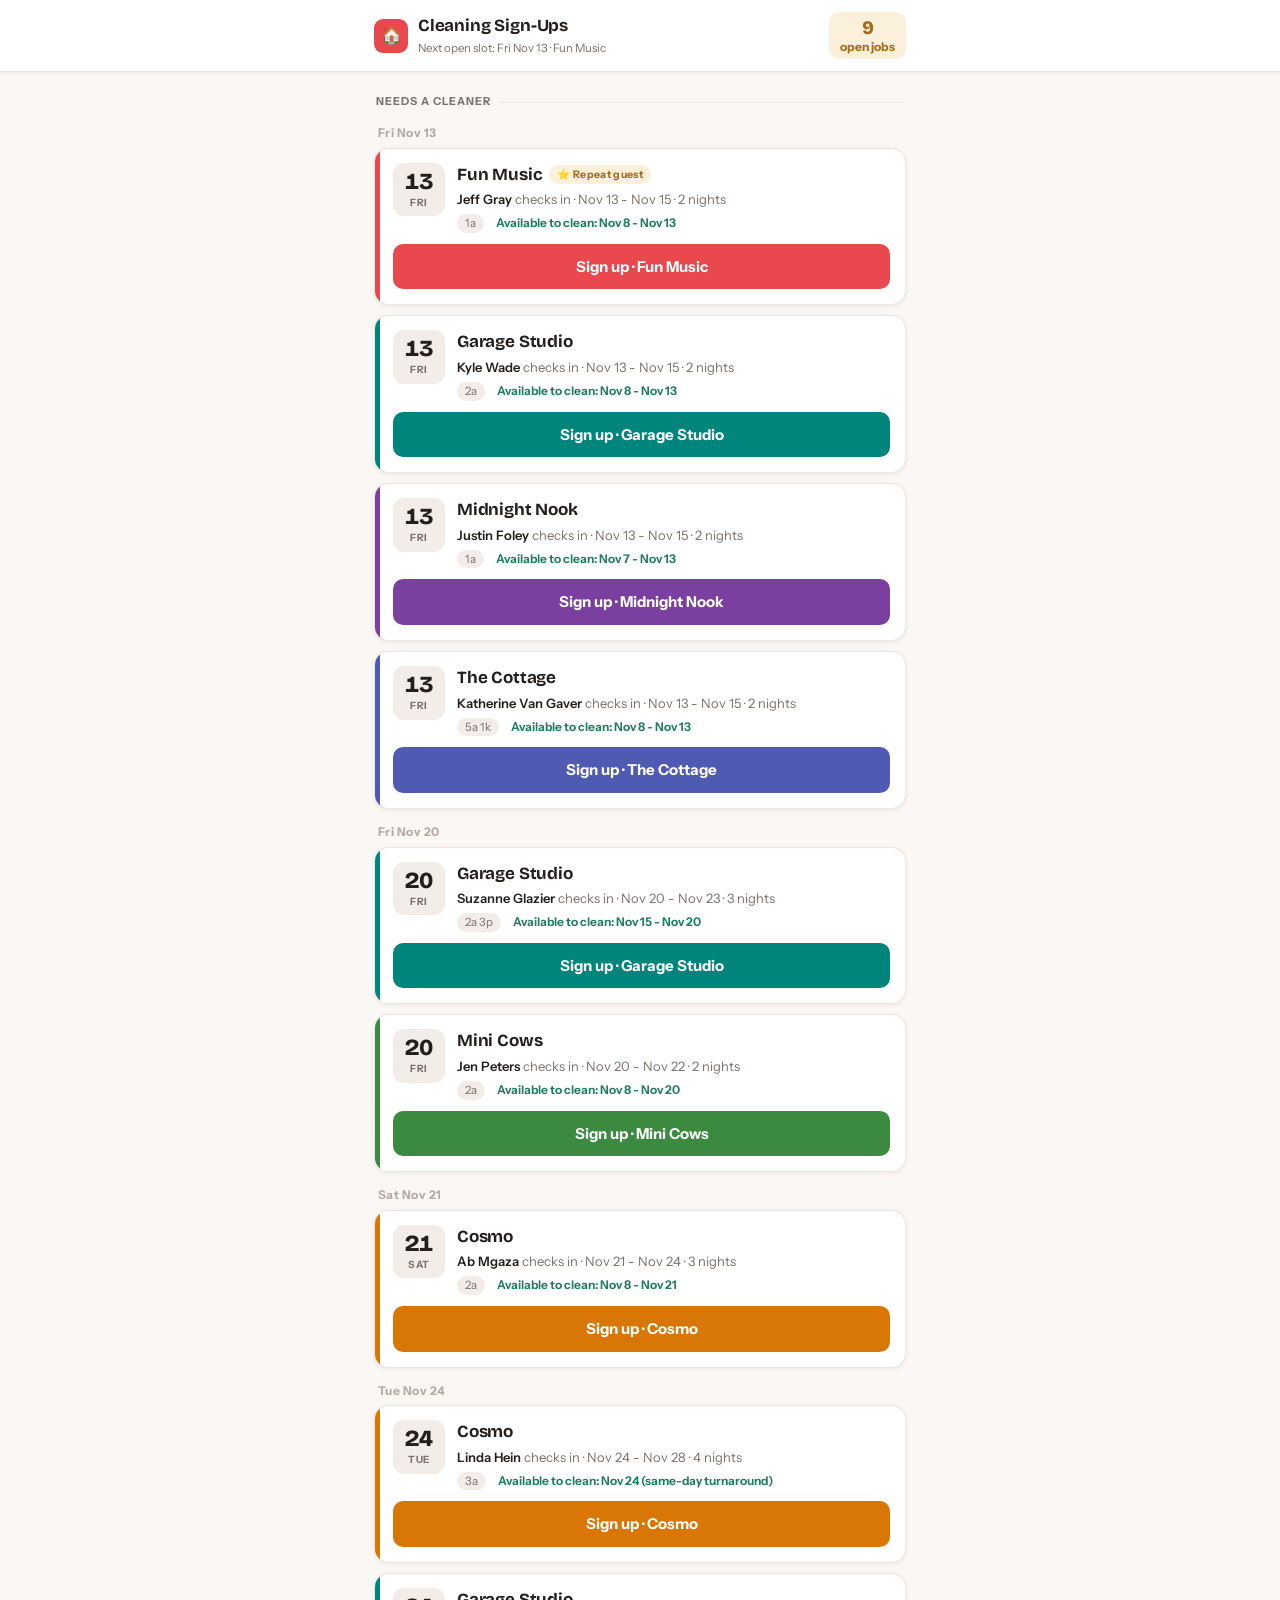
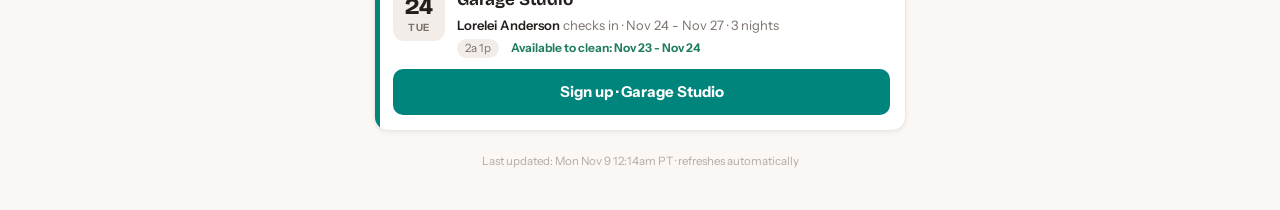
==== index.html @ b7b04081 "auto-refresh 2026-11-09 00:16" ====
<!DOCTYPE html>
<html lang="en">
<head>
<meta charset="UTF-8">
<meta name="viewport" content="width=device-width, initial-scale=1.0">
<title>Cleaning Sign-Ups</title>
<link rel="stylesheet" href="https://fonts.googleapis.com/css2?family=Bricolage+Grotesque:wght@600;700;800&family=Instrument+Sans:wght@400;500;600;700&display=swap">
<style>
:root {
  --ground: #FAF7F5; --card: #FFFFFF; --ink: #241F1D; --muted: #7C716C; --faint: #B5AAA4;
  --line: #EDE6E2; --chip-bg: #F3EDE9; --accent: #E8484E; --accent-ink: #FFFFFF;
  --good: #1E7D5F; --good-bg: #E4F3EC; --warn: #A86A12; --warn-bg: #FBF0DC;
  --urgent: #C22B31; --urgent-bg: #FBE7E7; --shadow: 0 1px 4px rgba(60,40,30,0.08);
  --u-fun: #E8484E; --u-garage: #00857C; --u-nook: #7B3FA0;
  --u-cosmo: #D97706; --u-cows: #3B8A3F; --u-cottage: #4F5BB3;
}
@media (prefers-color-scheme: dark) {
  :root {
    --ground: #191514; --card: #221D1B; --ink: #F1EAE6; --muted: #A2968F; --faint: #6E635D;
    --line: #322B28; --chip-bg: #2C2522; --accent: #FF6B70; --accent-ink: #2A1213;
    --good: #4CC79A; --good-bg: #16302A; --warn: #E5A44A; --warn-bg: #33270F;
    --urgent: #FF7A7E; --urgent-bg: #3A1A1B; --shadow: 0 1px 5px rgba(0,0,0,0.4);
    --u-fun: #FF6B70; --u-garage: #2BB3A8; --u-nook: #B579DB;
    --u-cosmo: #F09B3E; --u-cows: #5FB963; --u-cottage: #8891E0;
  }
}
* { box-sizing: border-box; margin: 0; padding: 0; }
body { font-family: "Instrument Sans", -apple-system, "Segoe UI", Roboto, sans-serif; background: var(--ground); color: var(--ink); min-height: 100vh; font-size: 15px; line-height: 1.45; }
.wrap { max-width: 560px; margin: 0 auto; padding: 0 14px 40px; }
.topbar { position: sticky; top: 0; z-index: 10; background: var(--card); border-bottom: 1px solid var(--line); box-shadow: var(--shadow); }
.topbar-inner { max-width: 560px; margin: 0 auto; display: flex; align-items: center; justify-content: space-between; gap: 10px; padding: 12px 14px; }
.brand { display: flex; align-items: center; gap: 10px; min-width: 0; }
.brand-mark { width: 34px; height: 34px; border-radius: 9px; flex-shrink: 0; background: var(--accent); color: var(--accent-ink); display: grid; place-items: center; font-size: 17px; }
.brand h1 { font-family: "Bricolage Grotesque", "Instrument Sans", sans-serif; font-size: 17px; font-weight: 700; letter-spacing: -0.01em; white-space: nowrap; overflow: hidden; text-overflow: ellipsis; }
.brand .sub { font-size: 11.5px; color: var(--muted); margin-top: 1px; }
.open-count { flex-shrink: 0; text-align: center; background: var(--warn-bg); color: var(--warn); border-radius: 10px; padding: 5px 11px; font-weight: 700; font-size: 12px; line-height: 1.2; }
.open-count.zero { background: var(--good-bg); color: var(--good); }
.open-count .n { font-family: "Bricolage Grotesque", sans-serif; display: block; font-size: 19px; font-weight: 800; font-variant-numeric: tabular-nums; }
.section-head { display: flex; align-items: baseline; gap: 8px; font-size: 11px; font-weight: 700; text-transform: uppercase; letter-spacing: 0.09em; color: var(--muted); margin: 22px 2px 9px; }
.section-head .rule { flex: 1; height: 1px; background: var(--line); align-self: center; }
.card { position: relative; background: var(--card); border: 1px solid var(--line); border-radius: 14px; padding: 14px 15px 15px 18px; margin-bottom: 10px; box-shadow: var(--shadow); overflow: hidden; }
.card::before { content: ""; position: absolute; left: 0; top: 0; bottom: 0; width: 5px; background: var(--uc, var(--faint)); }
.card.done { opacity: 0.82; }
.card-top { display: flex; align-items: flex-start; gap: 12px; }
.date-badge { flex-shrink: 0; min-width: 52px; text-align: center; background: var(--chip-bg); border-radius: 11px; padding: 7px 8px 6px; }
.date-badge .dn { font-family: "Bricolage Grotesque", sans-serif; font-size: 23px; font-weight: 800; line-height: 1; font-variant-numeric: tabular-nums; }
.date-badge .dd { font-size: 10px; font-weight: 700; text-transform: uppercase; letter-spacing: 0.08em; color: var(--muted); margin-top: 3px; }
.card-info { flex: 1; min-width: 0; }
.unit-row { display: flex; align-items: center; flex-wrap: wrap; gap: 7px; }
.unit-name { font-family: "Bricolage Grotesque", sans-serif; font-size: 17px; font-weight: 700; letter-spacing: -0.01em; }
.badge { border-radius: 99px; padding: 2px 8px; font-size: 10.5px; font-weight: 700; letter-spacing: 0.03em; }
.badge.repeat { background: var(--warn-bg); color: var(--warn); }
.badge.dirty { background: var(--urgent-bg); color: var(--urgent); text-transform: uppercase; letter-spacing: 0.06em; }
.badge.urgent { background: var(--urgent); color: #fff; text-transform: uppercase; letter-spacing: 0.06em; animation: pulse 1.6s ease-in-out infinite; }
@keyframes pulse { 50% { opacity: 0.55; } }
@media (prefers-reduced-motion: reduce) { .badge.urgent { animation: none; } }
.guest { font-size: 13px; color: var(--muted); margin-top: 3px; }
.guest b { color: var(--ink); font-weight: 600; }
.meta { display: flex; flex-wrap: wrap; gap: 6px 12px; margin-top: 5px; font-size: 12px; color: var(--muted); }
.avail { color: var(--good); font-weight: 650; }
.pill { display: inline-block; background: var(--chip-bg); border-radius: 99px; padding: 1px 8px; font-size: 11.5px; color: var(--muted); }
.status { display: flex; align-items: center; gap: 8px; margin-top: 11px; border-radius: 10px; padding: 9px 12px; font-size: 13px; font-weight: 600; }
.status.ok { background: var(--good-bg); color: var(--good); }
.status.wait { background: var(--warn-bg); color: var(--warn); }
.status .when { font-weight: 400; opacity: 0.8; margin-left: auto; font-size: 12px; }
.signup-btn { display: block; margin-top: 11px; padding: 12px; border-radius: 10px; text-align: center; text-decoration: none; font-size: 15px; font-weight: 700; color: #fff; background: var(--uc, var(--accent)); transition: filter 0.15s; }
.signup-btn:hover { filter: brightness(1.08); }
.signup-btn:focus-visible, a:focus-visible { outline: 3px solid var(--accent); outline-offset: 2px; }
.signup-btn.urgent-btn { background: var(--urgent); }
.done-btn { display: block; margin-top: 8px; padding: 11px; border-radius: 10px; text-align: center; text-decoration: none; font-size: 14.5px; font-weight: 700; color: var(--good); background: var(--good-bg); border: 1.5px solid var(--good); transition: filter 0.15s; }
.done-btn:hover { filter: brightness(1.05); }
.day-label { font-size: 12px; font-weight: 700; color: var(--faint); margin: 14px 4px 6px; letter-spacing: 0.04em; }
.board { background: var(--card); border: 1px solid var(--line); border-radius: 14px; padding: 15px 17px; box-shadow: var(--shadow); }
.board-cap { font-size: 13px; color: var(--muted); }
.board-row { display: flex; align-items: center; gap: 10px; margin-top: 9px; }
.board-name { width: 76px; font-size: 13px; font-weight: 600; flex-shrink: 0; }
.board-bar-track { flex: 1; height: 10px; border-radius: 99px; background: var(--chip-bg); overflow: hidden; }
.board-bar { height: 100%; border-radius: 99px; background: var(--accent); }
.board-n { width: 20px; text-align: right; font-size: 13px; font-weight: 700; font-variant-numeric: tabular-nums; color: var(--muted); }
.empty { text-align: center; padding: 48px 20px; color: var(--muted); font-size: 15px; }
.updated { text-align: center; font-size: 11.5px; color: var(--faint); margin-top: 22px; }
</style>
</head>
<body>
<div class="topbar">
  <div class="topbar-inner">
    <div class="brand">
      <div class="brand-mark">&#127968;</div>
      <div>
        <h1>Cleaning Sign-Ups</h1>
        <div class="sub" id="subtitle"></div>
      </div>
    </div>
    <div class="open-count" id="opencount"></div>
  </div>
</div>
<div class="wrap"><div id="content"></div></div>
<!-- EVENTS_DATA_START -->
<script>
window.CLEANING_DATA = {
  generatedAt: "Mon Nov 9 12:14am PT",
  todayISO: "2026-11-09",
  events: [{"unit":"Fun Music","guest":"Jeff Gray","party":"1a","cleaner":"","confirmed":false,"repeat":true,"dateISO":"2026-11-13","stayRange":"Nov 13 - Nov 15","nights":2,"availRange":"Nov 8 - Nov 13","cleanFrom":"2026-11-08"},{"unit":"Garage Studio","guest":"Kyle Wade","party":"2a","cleaner":"","confirmed":false,"repeat":false,"dateISO":"2026-11-13","stayRange":"Nov 13 - Nov 15","nights":2,"availRange":"Nov 8 - Nov 13","cleanFrom":"2026-11-08"},{"unit":"Midnight Nook","guest":"Justin Foley","party":"1a","cleaner":"","confirmed":false,"repeat":false,"dateISO":"2026-11-13","stayRange":"Nov 13 - Nov 15","nights":2,"availRange":"Nov 7 - Nov 13","cleanFrom":"2026-11-07"},{"unit":"The Cottage","guest":"Katherine Van Gaver","party":"5a 1k","cleaner":"","confirmed":false,"repeat":false,"dateISO":"2026-11-13","stayRange":"Nov 13 - Nov 15","nights":2,"availRange":"Nov 8 - Nov 13","cleanFrom":"2026-11-08"},{"unit":"Garage Studio","guest":"Suzanne Glazier","party":"2a 3p","cleaner":"","confirmed":false,"repeat":false,"dateISO":"2026-11-20","stayRange":"Nov 20 - Nov 23","nights":3,"availRange":"Nov 15 - Nov 20","cleanFrom":"2026-11-15"},{"unit":"Mini Cows","guest":"Jen Peters","party":"2a","cleaner":"","confirmed":false,"repeat":false,"dateISO":"2026-11-20","stayRange":"Nov 20 - Nov 22","nights":2,"availRange":"Nov 8 - Nov 20","cleanFrom":"2026-11-08"},{"unit":"Cosmo","guest":"Ab Mgaza","party":"2a","cleaner":"","confirmed":false,"repeat":false,"dateISO":"2026-11-21","stayRange":"Nov 21 - Nov 24","nights":3,"availRange":"Nov 8 - Nov 21","cleanFrom":"2026-11-08"},{"unit":"Cosmo","guest":"Linda Hein","party":"3a","cleaner":"","confirmed":false,"repeat":false,"dateISO":"2026-11-24","stayRange":"Nov 24 - Nov 28","nights":4,"availRange":"Nov 24 (same-day turnaround)","cleanFrom":"2026-11-24"},{"unit":"Garage Studio","guest":"Lorelei Anderson","party":"2a 1p","cleaner":"","confirmed":false,"repeat":false,"dateISO":"2026-11-24","stayRange":"Nov 24 - Nov 27","nights":3,"availRange":"Nov 23 - Nov 24","cleanFrom":"2026-11-23"}],
  board: [],
  dirty: []
};
</script>
<!-- EVENTS_DATA_END -->
<script>
var FORM_BASE = 'https://docs.google.com/forms/d/e/1FAIpQLSeeZfcvmwMFtXNadTH8kw542rXb0KxQWID0tbShL5nuqZrmXg/viewform';
var UNIT_ENTRY = 'entry.1764140552';
var DATE_ENTRY = 'entry.493844947';
var DONE_URL = 'https://script.google.com/macros/s/AKfycbyEdAWFJSwaIyzsfxIuwX4A19KaicPDNWkG2xo066-1zXQrsG2CQSjQtAmxucHD40pF/exec';
var MONTHS = ['Jan','Feb','Mar','Apr','May','Jun','Jul','Aug','Sep','Oct','Nov','Dec'];
var MONTHS_FULL = ['January','February','March','April','May','June','July','August','September','October','November','December'];
var DAYS = ['Sun','Mon','Tue','Wed','Thu','Fri','Sat'];
var UNIT_VARS = { 'Fun Music': '--u-fun', 'Garage Studio': '--u-garage', 'Midnight Nook': '--u-nook', 'Cosmo': '--u-cosmo', 'Mini Cows': '--u-cows', 'The Cottage': '--u-cottage' };

function signupUrl(unit, dateISO) { return FORM_BASE + '?usp=pp_url&' + UNIT_ENTRY + '=' + encodeURIComponent(unit) + '&' + DATE_ENTRY + '=' + dateISO; }
function doneUrl(e) { return DONE_URL.indexOf('https://') === 0 ? DONE_URL + '?u=' + encodeURIComponent(e.unit) + '&d=' + e.dateISO + '&n=' + encodeURIComponent(e.cleaner || '') : ''; }
function doneBtn(e) {
  if (!e.cleaner || e.confirmed || (e.cleanFrom && e.cleanFrom > window.CLEANING_DATA.todayISO)) return '';
  var u = doneUrl(e);
  return u ? '<a class="done-btn" href="' + u + '" target="_blank" rel="noopener">&#10003; Mark done &middot; ' + esc(e.unit) + '</a>' : '';
}
function unitVar(n) { return 'var(' + (UNIT_VARS[n] || '--faint') + ')'; }
function utc(iso) { return Date.UTC(parseInt(iso.substring(0,4),10), parseInt(iso.substring(5,7),10)-1, parseInt(iso.substring(8,10),10)); }
function addDays(iso, n) { var t = new Date(utc(iso) + n*86400000); return t.getUTCFullYear() + '-' + ('0'+(t.getUTCMonth()+1)).slice(-2) + '-' + ('0'+t.getUTCDate()).slice(-2); }
function dayNum(iso) { return parseInt(iso.substring(8,10),10); }
function dayName(iso) { return DAYS[new Date(utc(iso)).getUTCDay()]; }
function pretty(iso) { return MONTHS[parseInt(iso.substring(5,7),10)-1] + ' ' + dayNum(iso); }
function esc(s) { return String(s == null ? '' : s).replace(/&/g,'&amp;').replace(/</g,'&lt;').replace(/>/g,'&gt;').replace(/"/g,'&quot;'); }

function dateBadge(e) { return '<div class="date-badge"><div class="dn">' + dayNum(e.dateISO) + '</div><div class="dd">' + dayName(e.dateISO) + '</div></div>'; }

function metaBits(e) {
  var bits = [];
  if (e.party) bits.push('<span class="pill">' + esc(e.party) + '</span>');
  if (e.availRange) bits.push('<span class="avail">Available to clean: ' + esc(e.availRange) + '</span>');
  return bits.length ? '<div class="meta">' + bits.join('') + '</div>' : '';
}

function todayCard(e) {
  var h = '<div class="card" style="--uc:' + unitVar(e.unit) + '"><div class="card-top">' + dateBadge(e) + '<div class="card-info">';
  h += '<div class="unit-row"><span class="unit-name">' + esc(e.unit) + '</span>';
  if (!e.cleaner) h += '<span class="badge urgent">No cleaner</span>';
  if (e.repeat) h += '<span class="badge repeat">&#11088; Repeat guest</span>';
  h += '</div><div class="guest">Next guest: <b>' + esc(e.guest) + '</b> &middot; checks in today</div>' + metaBits(e) + '</div></div>';
  if (!e.cleaner) {
    h += '<a class="signup-btn urgent-btn" href="' + signupUrl(e.unit, e.dateISO) + '" target="_blank" rel="noopener">Claim today&#39;s clean &middot; ' + esc(e.unit) + '</a>';
  } else if (e.confirmed) {
    h += '<div class="status ok"><span>&#9989;</span> Cleaned by ' + esc(e.cleaner) + ' <span class="when">confirmed</span></div>';
  } else {
    h += '<div class="status wait"><span>&#8987;</span> Assigned to ' + esc(e.cleaner) + ' <span class="when">not marked done yet</span></div>';
    h += doneBtn(e);
  }
  return h + '</div>';
}

function openCard(e, urgent) {
  var h = '<div class="card" style="--uc:' + unitVar(e.unit) + '"><div class="card-top">' + dateBadge(e) + '<div class="card-info">';
  h += '<div class="unit-row"><span class="unit-name">' + esc(e.unit) + '</span>';
  if (urgent) h += '<span class="badge urgent">48 hrs</span>';
  if (e.repeat) h += '<span class="badge repeat">&#11088; Repeat guest</span>';
  h += '</div><div class="guest"><b>' + esc(e.guest) + '</b> checks in';
  if (e.stayRange) h += ' &middot; ' + esc(e.stayRange) + (e.nights ? ' &middot; ' + e.nights + ' night' + (e.nights === 1 ? '' : 's') : '');
  h += '</div>' + metaBits(e) + '</div></div>';
  h += '<a class="signup-btn' + (urgent ? ' urgent-btn' : '') + '" href="' + signupUrl(e.unit, e.dateISO) + '" target="_blank" rel="noopener">Sign up &middot; ' + esc(e.unit) + '</a></div>';
  return h;
}

function dirtyCard(e, todayISO) {
  var h = '<div class="card' + (e.scheduledBy ? ' done' : '') + '" style="--uc:' + unitVar(e.unit) + '"><div class="card-top">' + dateBadge(e) + '<div class="card-info">';
  h += '<div class="unit-row"><span class="unit-name">' + esc(e.unit) + '</span>';
  h += '<span class="badge ' + (e.scheduledBy ? 'repeat' : 'dirty') + '">' + (e.scheduledBy ? 'Clean booked' : 'Needs clean') + '</span>';
  h += '</div><div class="guest">Guest checked out <b>' + pretty(e.dateISO) + '</b>';
  if (e.days > 0) h += ' &middot; vacant ' + e.days + ' day' + (e.days === 1 ? '' : 's');
  h += '</div><div class="meta">';
  if (e.nextDateISO) h += '<span class="pill">Next guest ' + pretty(e.nextDateISO) + (e.nextDays > 0 ? ' &middot; ' + e.nextDays + ' days away' : '') + '</span>';
  else h += '<span class="pill">No upcoming stay booked</span>';
  if (!e.scheduledBy) h += '<span class="avail">Available to clean: any day</span>';
  h += '</div></div></div>';
  if (e.scheduledBy) {
    h += '<div class="status wait"><span>&#128197;</span> ' + esc(e.scheduledBy) + ' signed up for ' + pretty(e.scheduledOn) + '</div>';
  } else {
    h += '<a class="signup-btn" href="' + signupUrl(e.unit, todayISO) + '" target="_blank" rel="noopener">Clean it &middot; ' + esc(e.unit) + '</a>';
  }
  return h + '</div>';
}

function assignedCard(e) {
  var h = '<div class="card done" style="--uc:' + unitVar(e.unit) + '"><div class="card-top">' + dateBadge(e) + '<div class="card-info">';
  h += '<div class="unit-row"><span class="unit-name">' + esc(e.unit) + '</span>';
  if (e.repeat) h += '<span class="badge repeat">&#11088; Repeat guest</span>';
  h += '</div><div class="guest"><b>' + esc(e.guest) + '</b> checks in';
  if (e.stayRange) h += ' &middot; ' + esc(e.stayRange) + (e.nights ? ' &middot; ' + e.nights + ' night' + (e.nights === 1 ? '' : 's') : '');
  h += '</div>' + metaBits(e) + '</div></div>';
  if (e.confirmed) h += '<div class="status ok"><span>&#10024;</span> Cleaned by ' + esc(e.cleaner) + ' <span class="when">done</span></div></div>';
  else h += '<div class="status ok"><span>&#9989;</span> ' + esc(e.cleaner) + '&#39;s got it</div>' + doneBtn(e) + '</div>';
  return h;
}

function sectionHead(label) { return '<div class="section-head">' + label + ' <span class="rule"></span></div>'; }

function render() {
  var D = window.CLEANING_DATA;
  var todayISO = D.todayISO;
  var events = (D.events || []).slice().sort(function (a, b) { return a.dateISO < b.dateISO ? -1 : a.dateISO > b.dateISO ? 1 : 0; });
  var today = events.filter(function (e) { return e.dateISO === todayISO; });
  var upcoming = events.filter(function (e) { return e.dateISO > todayISO; });
  var openUp = upcoming.filter(function (e) { return !e.cleaner; });
  var claimedUp = upcoming.filter(function (e) { return e.cleaner; });
  var openAll = today.filter(function (e) { return !e.cleaner; }).concat(openUp);
  var dirty = (D.dirty || []).slice().sort(function (a, b) { return a.dateISO < b.dateISO ? -1 : a.dateISO > b.dateISO ? 1 : 0; });
  var dirtyOpen = dirty.filter(function (e) { return !e.scheduledBy; });
  var urgentCutoff = addDays(todayISO, 2);
  var tomorrowISO = addDays(todayISO, 1);

  var totalOpen = openAll.length + dirtyOpen.length;
  var oc = document.getElementById('opencount');
  oc.className = 'open-count' + (totalOpen ? '' : ' zero');
  oc.innerHTML = '<span class="n">' + totalOpen + '</span>' + (totalOpen ? 'open job' + (totalOpen === 1 ? '' : 's') : 'all covered');

  var sub;
  if (dirtyOpen.length) sub = dirtyOpen.length + ' vacant unit' + (dirtyOpen.length === 1 ? '' : 's') + ' ready to clean now';
  else if (!openAll.length) sub = 'Every turnover has a cleaner';
  else {
    var first = openAll[0];
    var when = first.dateISO === todayISO ? 'today' : first.dateISO === tomorrowISO ? 'tomorrow' : dayName(first.dateISO) + ' ' + pretty(first.dateISO);
    sub = 'Next open slot: ' + when + ' &middot; ' + esc(first.unit);
  }
  document.getElementById('subtitle').innerHTML = sub;

  var html = '';
  if (!events.length && !dirty.length) {
    html = '<div class="empty">No check-ins in the next two weeks. Check back soon!</div>';
  } else {
    if (today.length) {
      html += sectionHead('Today &middot; ' + dayName(todayISO) + ' ' + pretty(todayISO));
      html += today.map(function (e) { return todayCard(e); }).join('');
    }
    if (dirty.length) {
      html += sectionHead('Needs cleaning now');
      html += dirty.map(function (e) { return dirtyCard(e, todayISO); }).join('');
    }
    if (openUp.length) {
      html += sectionHead('Needs a cleaner');
      var lastDate = '';
      openUp.forEach(function (e) {
        if (e.dateISO !== lastDate) {
          lastDate = e.dateISO;
          var lbl = e.dateISO === tomorrowISO ? 'Tomorrow &middot; ' + dayName(e.dateISO) + ' ' + pretty(e.dateISO) : dayName(e.dateISO) + ' ' + pretty(e.dateISO);
          html += '<div class="day-label">' + lbl + '</div>';
        }
        html += openCard(e, e.dateISO <= urgentCutoff);
      });
    }
    if (claimedUp.length) {
      html += sectionHead('Already assigned');
      html += claimedUp.map(function (e) { return assignedCard(e); }).join('');
    }
  }
  var board = (D.board || []).slice().sort(function (a, b) { return b.n - a.n; }).slice(0, 6);
  if (board.length) {
    var max = board[0].n || 1;
    html += sectionHead(MONTHS_FULL[parseInt(todayISO.substring(5,7),10)-1] + ' leaderboard');
    html += '<div class="board"><div class="board-cap">Cleans completed this month</div>';
    board.forEach(function (r, i) {
      var w = Math.max(8, Math.round(100 * r.n / max));
      var op = Math.max(0.45, 1 - i * 0.14);
      html += '<div class="board-row"><span class="board-name">' + (i === 0 ? '&#128081; ' : '') + esc(r.name) + '</span><div class="board-bar-track"><div class="board-bar" style="width:' + w + '%; opacity:' + op + '"></div></div><span class="board-n">' + r.n + '</span></div>';
    });
    html += '</div>';
  }
  html += '<p class="updated">Last updated: ' + esc(D.generatedAt) + ' &middot; refreshes automatically</p>';
  document.getElementById('content').innerHTML = html;
}
render();
</script>
</body>
</html>
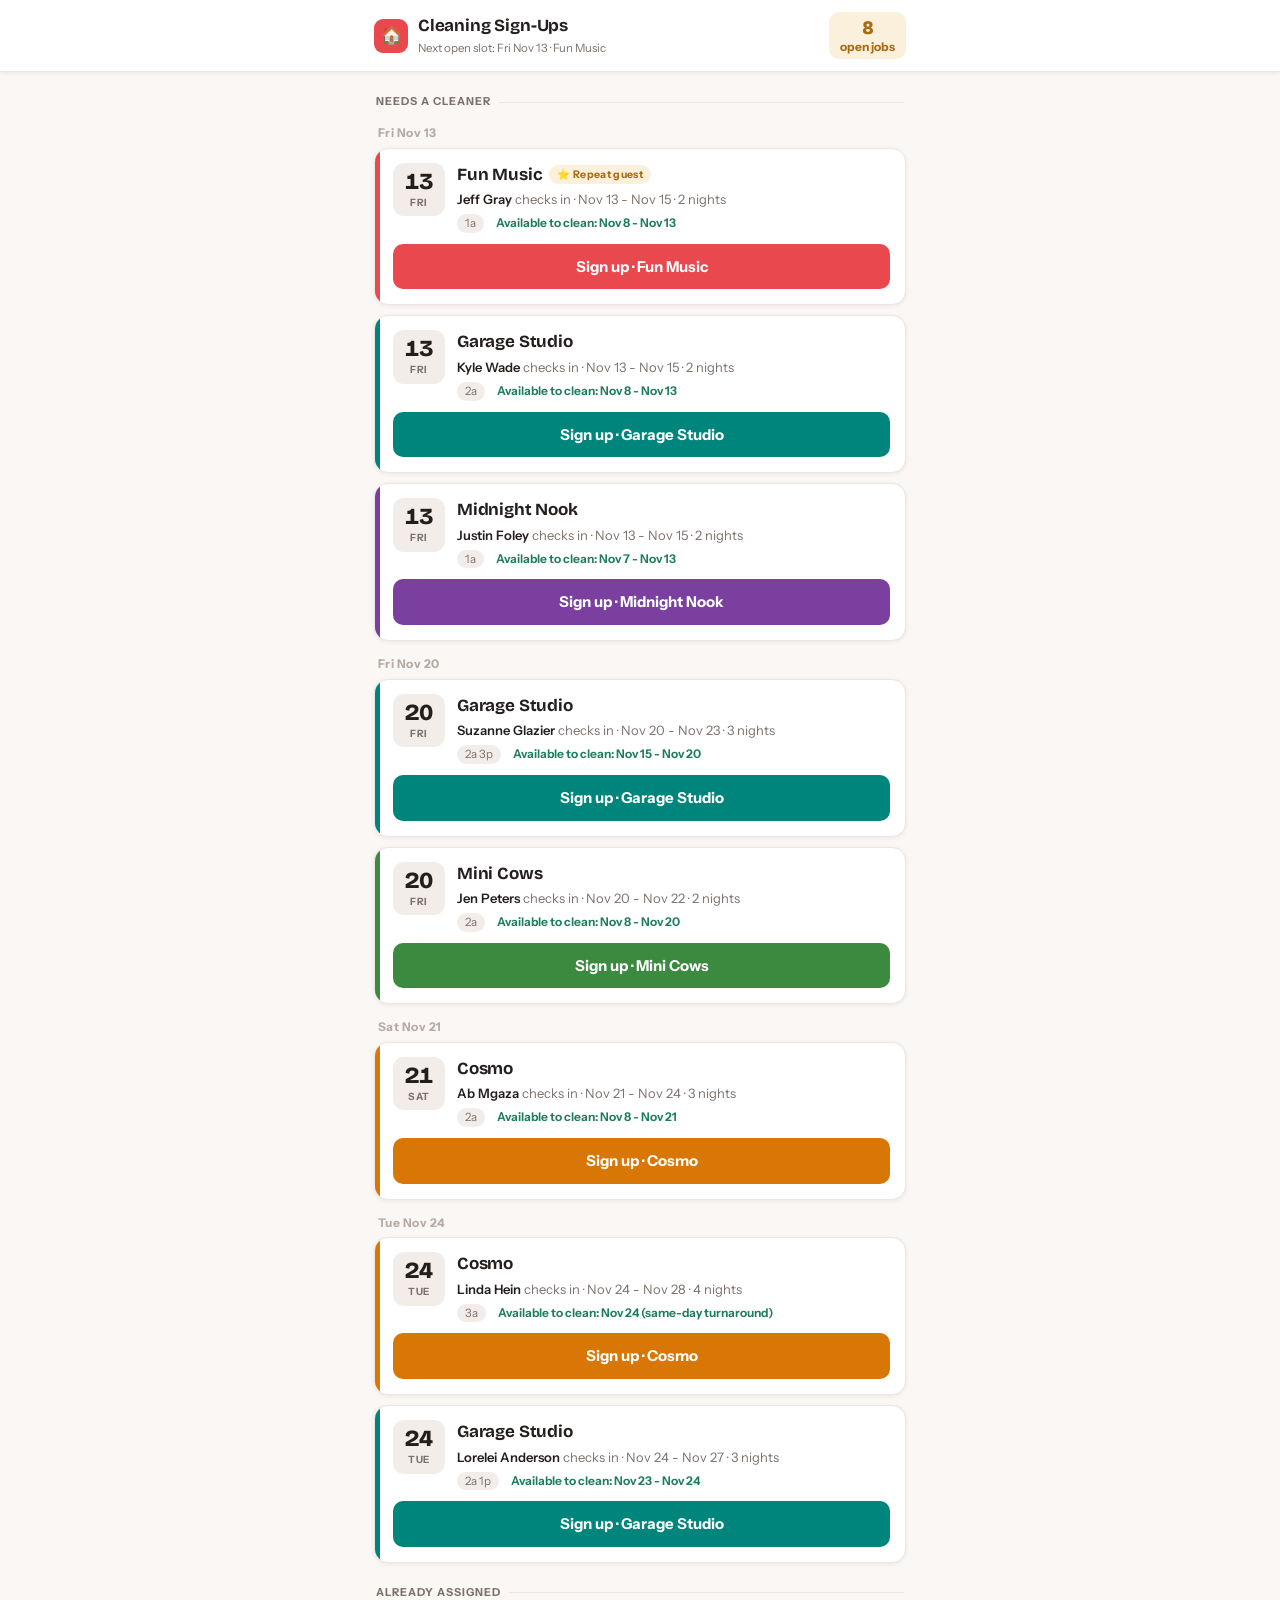
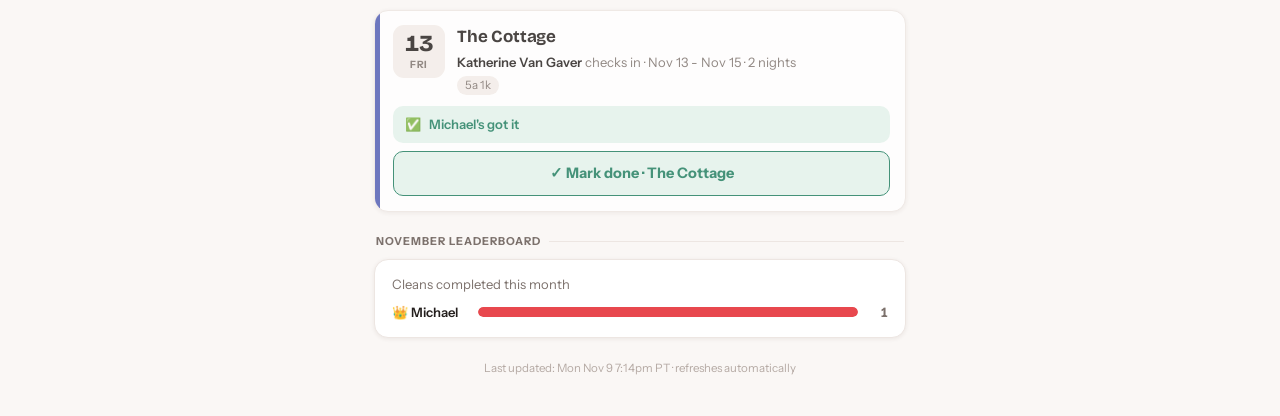
==== commit 95128382: "auto-refresh 2026-11-09 19:15" ====
--- a/index.html
+++ b/index.html
@@ -98,10 +98,10 @@
 <!-- EVENTS_DATA_START -->
 <script>
 window.CLEANING_DATA = {
-  generatedAt: "Mon Nov 9 12:14am PT",
+  generatedAt: "Mon Nov 9 7:14pm PT",
   todayISO: "2026-11-09",
-  events: [{"unit":"Fun Music","guest":"Jeff Gray","party":"1a","cleaner":"","confirmed":false,"repeat":true,"dateISO":"2026-11-13","stayRange":"Nov 13 - Nov 15","nights":2,"availRange":"Nov 8 - Nov 13","cleanFrom":"2026-11-08"},{"unit":"Garage Studio","guest":"Kyle Wade","party":"2a","cleaner":"","confirmed":false,"repeat":false,"dateISO":"2026-11-13","stayRange":"Nov 13 - Nov 15","nights":2,"availRange":"Nov 8 - Nov 13","cleanFrom":"2026-11-08"},{"unit":"Midnight Nook","guest":"Justin Foley","party":"1a","cleaner":"","confirmed":false,"repeat":false,"dateISO":"2026-11-13","stayRange":"Nov 13 - Nov 15","nights":2,"availRange":"Nov 7 - Nov 13","cleanFrom":"2026-11-07"},{"unit":"The Cottage","guest":"Katherine Van Gaver","party":"5a 1k","cleaner":"","confirmed":false,"repeat":false,"dateISO":"2026-11-13","stayRange":"Nov 13 - Nov 15","nights":2,"availRange":"Nov 8 - Nov 13","cleanFrom":"2026-11-08"},{"unit":"Garage Studio","guest":"Suzanne Glazier","party":"2a 3p","cleaner":"","confirmed":false,"repeat":false,"dateISO":"2026-11-20","stayRange":"Nov 20 - Nov 23","nights":3,"availRange":"Nov 15 - Nov 20","cleanFrom":"2026-11-15"},{"unit":"Mini Cows","guest":"Jen Peters","party":"2a","cleaner":"","confirmed":false,"repeat":false,"dateISO":"2026-11-20","stayRange":"Nov 20 - Nov 22","nights":2,"availRange":"Nov 8 - Nov 20","cleanFrom":"2026-11-08"},{"unit":"Cosmo","guest":"Ab Mgaza","party":"2a","cleaner":"","confirmed":false,"repeat":false,"dateISO":"2026-11-21","stayRange":"Nov 21 - Nov 24","nights":3,"availRange":"Nov 8 - Nov 21","cleanFrom":"2026-11-08"},{"unit":"Cosmo","guest":"Linda Hein","party":"3a","cleaner":"","confirmed":false,"repeat":false,"dateISO":"2026-11-24","stayRange":"Nov 24 - Nov 28","nights":4,"availRange":"Nov 24 (same-day turnaround)","cleanFrom":"2026-11-24"},{"unit":"Garage Studio","guest":"Lorelei Anderson","party":"2a 1p","cleaner":"","confirmed":false,"repeat":false,"dateISO":"2026-11-24","stayRange":"Nov 24 - Nov 27","nights":3,"availRange":"Nov 23 - Nov 24","cleanFrom":"2026-11-23"}],
-  board: [],
+  events: [{"unit":"Fun Music","guest":"Jeff Gray","party":"1a","cleaner":"","confirmed":false,"repeat":true,"dateISO":"2026-11-13","stayRange":"Nov 13 - Nov 15","nights":2,"availRange":"Nov 8 - Nov 13","cleanFrom":"2026-11-08"},{"unit":"Garage Studio","guest":"Kyle Wade","party":"2a","cleaner":"","confirmed":false,"repeat":false,"dateISO":"2026-11-13","stayRange":"Nov 13 - Nov 15","nights":2,"availRange":"Nov 8 - Nov 13","cleanFrom":"2026-11-08"},{"unit":"Midnight Nook","guest":"Justin Foley","party":"1a","cleaner":"","confirmed":false,"repeat":false,"dateISO":"2026-11-13","stayRange":"Nov 13 - Nov 15","nights":2,"availRange":"Nov 7 - Nov 13","cleanFrom":"2026-11-07"},{"unit":"The Cottage","guest":"Katherine Van Gaver","party":"5a 1k","cleaner":"Michael","confirmed":false,"repeat":false,"dateISO":"2026-11-13","stayRange":"Nov 13 - Nov 15","nights":2,"availRange":"","cleanFrom":"2026-11-08"},{"unit":"Garage Studio","guest":"Suzanne Glazier","party":"2a 3p","cleaner":"","confirmed":false,"repeat":false,"dateISO":"2026-11-20","stayRange":"Nov 20 - Nov 23","nights":3,"availRange":"Nov 15 - Nov 20","cleanFrom":"2026-11-15"},{"unit":"Mini Cows","guest":"Jen Peters","party":"2a","cleaner":"","confirmed":false,"repeat":false,"dateISO":"2026-11-20","stayRange":"Nov 20 - Nov 22","nights":2,"availRange":"Nov 8 - Nov 20","cleanFrom":"2026-11-08"},{"unit":"Cosmo","guest":"Ab Mgaza","party":"2a","cleaner":"","confirmed":false,"repeat":false,"dateISO":"2026-11-21","stayRange":"Nov 21 - Nov 24","nights":3,"availRange":"Nov 8 - Nov 21","cleanFrom":"2026-11-08"},{"unit":"Cosmo","guest":"Linda Hein","party":"3a","cleaner":"","confirmed":false,"repeat":false,"dateISO":"2026-11-24","stayRange":"Nov 24 - Nov 28","nights":4,"availRange":"Nov 24 (same-day turnaround)","cleanFrom":"2026-11-24"},{"unit":"Garage Studio","guest":"Lorelei Anderson","party":"2a 1p","cleaner":"","confirmed":false,"repeat":false,"dateISO":"2026-11-24","stayRange":"Nov 24 - Nov 27","nights":3,"availRange":"Nov 23 - Nov 24","cleanFrom":"2026-11-23"}],
+  board: [{"name":"Michael","n":1}],
   dirty: []
 };
 </script>
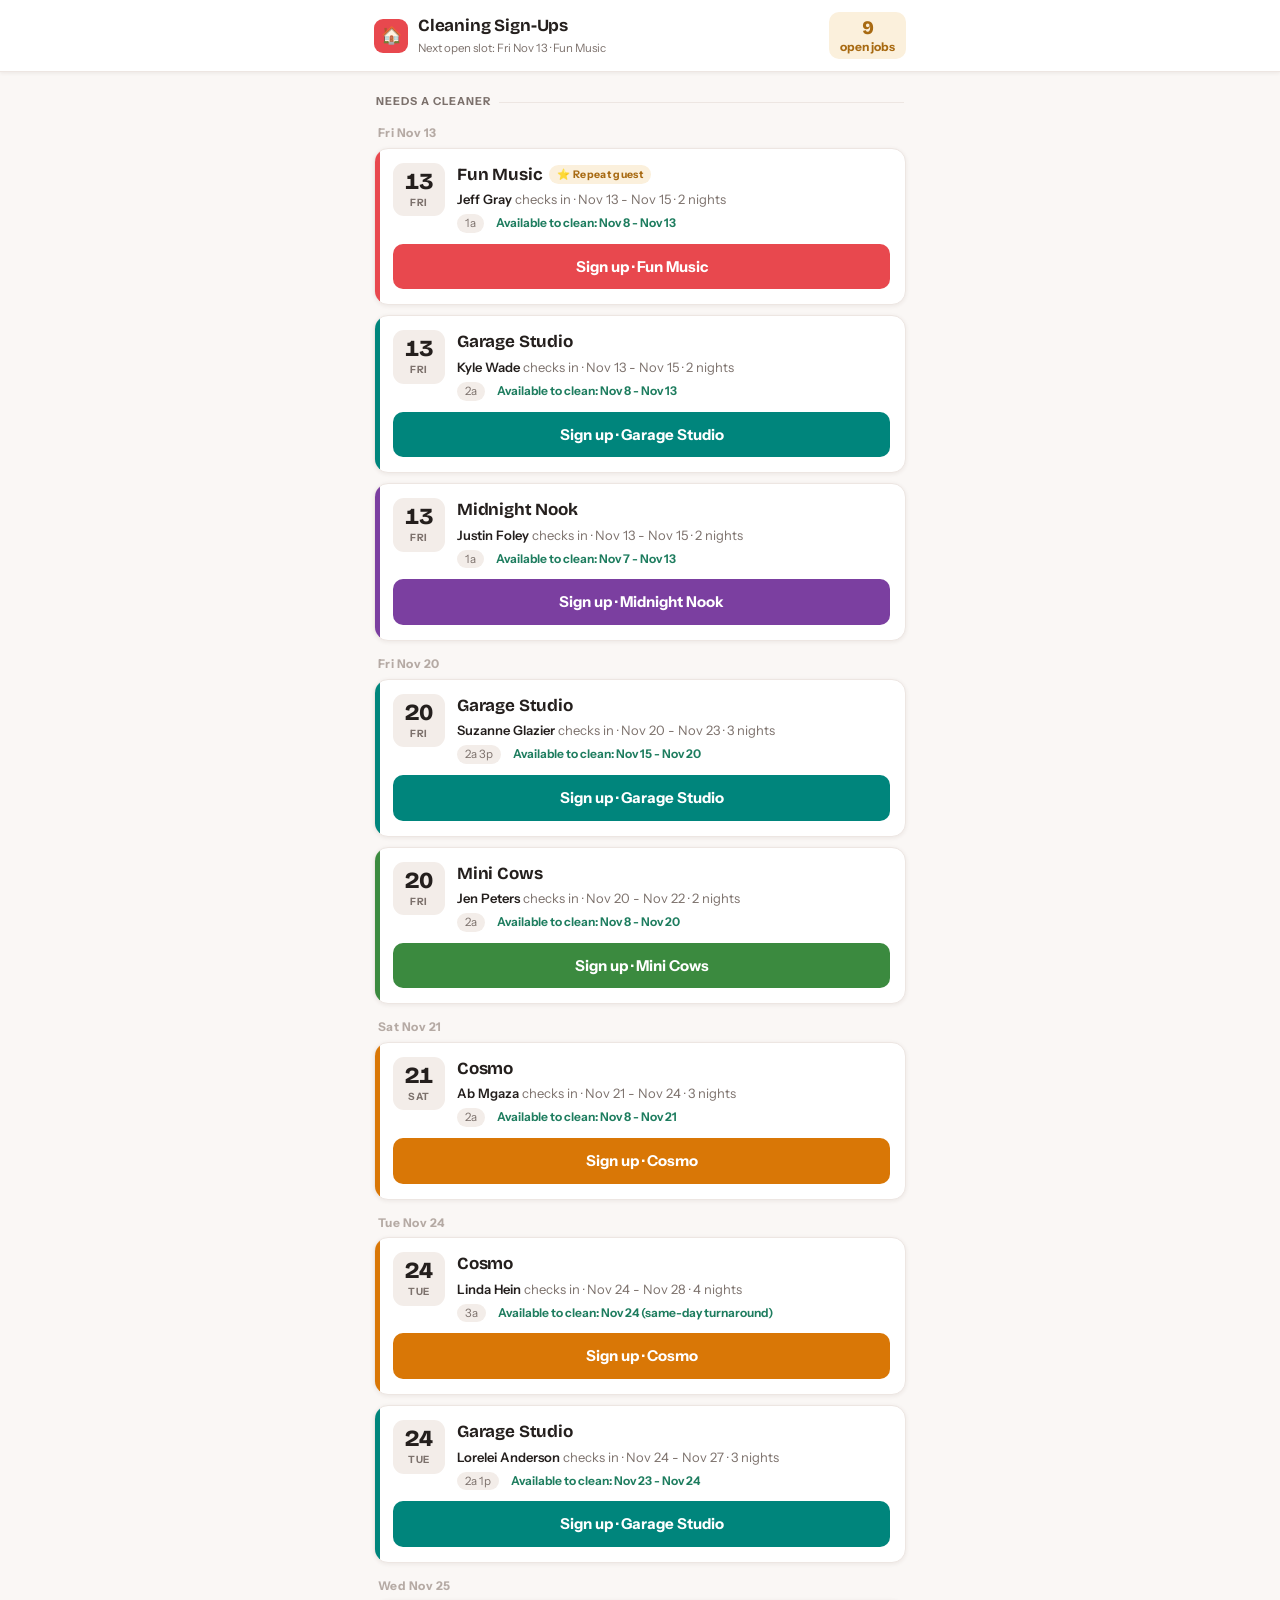
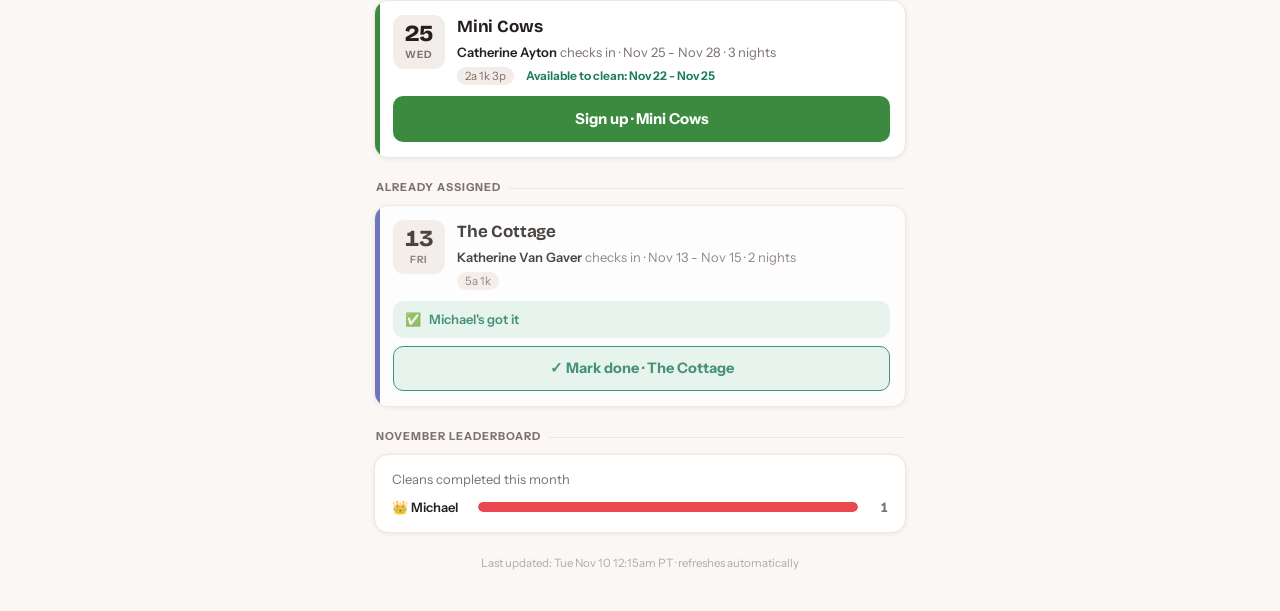
==== commit 74cf8553: "auto-refresh 2026-11-10 00:15" ====
--- a/index.html
+++ b/index.html
@@ -98,9 +98,9 @@
 <!-- EVENTS_DATA_START -->
 <script>
 window.CLEANING_DATA = {
-  generatedAt: "Mon Nov 9 7:14pm PT",
-  todayISO: "2026-11-09",
-  events: [{"unit":"Fun Music","guest":"Jeff Gray","party":"1a","cleaner":"","confirmed":false,"repeat":true,"dateISO":"2026-11-13","stayRange":"Nov 13 - Nov 15","nights":2,"availRange":"Nov 8 - Nov 13","cleanFrom":"2026-11-08"},{"unit":"Garage Studio","guest":"Kyle Wade","party":"2a","cleaner":"","confirmed":false,"repeat":false,"dateISO":"2026-11-13","stayRange":"Nov 13 - Nov 15","nights":2,"availRange":"Nov 8 - Nov 13","cleanFrom":"2026-11-08"},{"unit":"Midnight Nook","guest":"Justin Foley","party":"1a","cleaner":"","confirmed":false,"repeat":false,"dateISO":"2026-11-13","stayRange":"Nov 13 - Nov 15","nights":2,"availRange":"Nov 7 - Nov 13","cleanFrom":"2026-11-07"},{"unit":"The Cottage","guest":"Katherine Van Gaver","party":"5a 1k","cleaner":"Michael","confirmed":false,"repeat":false,"dateISO":"2026-11-13","stayRange":"Nov 13 - Nov 15","nights":2,"availRange":"","cleanFrom":"2026-11-08"},{"unit":"Garage Studio","guest":"Suzanne Glazier","party":"2a 3p","cleaner":"","confirmed":false,"repeat":false,"dateISO":"2026-11-20","stayRange":"Nov 20 - Nov 23","nights":3,"availRange":"Nov 15 - Nov 20","cleanFrom":"2026-11-15"},{"unit":"Mini Cows","guest":"Jen Peters","party":"2a","cleaner":"","confirmed":false,"repeat":false,"dateISO":"2026-11-20","stayRange":"Nov 20 - Nov 22","nights":2,"availRange":"Nov 8 - Nov 20","cleanFrom":"2026-11-08"},{"unit":"Cosmo","guest":"Ab Mgaza","party":"2a","cleaner":"","confirmed":false,"repeat":false,"dateISO":"2026-11-21","stayRange":"Nov 21 - Nov 24","nights":3,"availRange":"Nov 8 - Nov 21","cleanFrom":"2026-11-08"},{"unit":"Cosmo","guest":"Linda Hein","party":"3a","cleaner":"","confirmed":false,"repeat":false,"dateISO":"2026-11-24","stayRange":"Nov 24 - Nov 28","nights":4,"availRange":"Nov 24 (same-day turnaround)","cleanFrom":"2026-11-24"},{"unit":"Garage Studio","guest":"Lorelei Anderson","party":"2a 1p","cleaner":"","confirmed":false,"repeat":false,"dateISO":"2026-11-24","stayRange":"Nov 24 - Nov 27","nights":3,"availRange":"Nov 23 - Nov 24","cleanFrom":"2026-11-23"}],
+  generatedAt: "Tue Nov 10 12:15am PT",
+  todayISO: "2026-11-10",
+  events: [{"unit":"Fun Music","guest":"Jeff Gray","party":"1a","cleaner":"","confirmed":false,"repeat":true,"dateISO":"2026-11-13","stayRange":"Nov 13 - Nov 15","nights":2,"availRange":"Nov 8 - Nov 13","cleanFrom":"2026-11-08"},{"unit":"Garage Studio","guest":"Kyle Wade","party":"2a","cleaner":"","confirmed":false,"repeat":false,"dateISO":"2026-11-13","stayRange":"Nov 13 - Nov 15","nights":2,"availRange":"Nov 8 - Nov 13","cleanFrom":"2026-11-08"},{"unit":"Midnight Nook","guest":"Justin Foley","party":"1a","cleaner":"","confirmed":false,"repeat":false,"dateISO":"2026-11-13","stayRange":"Nov 13 - Nov 15","nights":2,"availRange":"Nov 7 - Nov 13","cleanFrom":"2026-11-07"},{"unit":"The Cottage","guest":"Katherine Van Gaver","party":"5a 1k","cleaner":"Michael","confirmed":false,"repeat":false,"dateISO":"2026-11-13","stayRange":"Nov 13 - Nov 15","nights":2,"availRange":"","cleanFrom":"2026-11-08"},{"unit":"Garage Studio","guest":"Suzanne Glazier","party":"2a 3p","cleaner":"","confirmed":false,"repeat":false,"dateISO":"2026-11-20","stayRange":"Nov 20 - Nov 23","nights":3,"availRange":"Nov 15 - Nov 20","cleanFrom":"2026-11-15"},{"unit":"Mini Cows","guest":"Jen Peters","party":"2a","cleaner":"","confirmed":false,"repeat":false,"dateISO":"2026-11-20","stayRange":"Nov 20 - Nov 22","nights":2,"availRange":"Nov 8 - Nov 20","cleanFrom":"2026-11-08"},{"unit":"Cosmo","guest":"Ab Mgaza","party":"2a","cleaner":"","confirmed":false,"repeat":false,"dateISO":"2026-11-21","stayRange":"Nov 21 - Nov 24","nights":3,"availRange":"Nov 8 - Nov 21","cleanFrom":"2026-11-08"},{"unit":"Cosmo","guest":"Linda Hein","party":"3a","cleaner":"","confirmed":false,"repeat":false,"dateISO":"2026-11-24","stayRange":"Nov 24 - Nov 28","nights":4,"availRange":"Nov 24 (same-day turnaround)","cleanFrom":"2026-11-24"},{"unit":"Garage Studio","guest":"Lorelei Anderson","party":"2a 1p","cleaner":"","confirmed":false,"repeat":false,"dateISO":"2026-11-24","stayRange":"Nov 24 - Nov 27","nights":3,"availRange":"Nov 23 - Nov 24","cleanFrom":"2026-11-23"},{"unit":"Mini Cows","guest":"Catherine Ayton","party":"2a 1k 3p","cleaner":"","confirmed":false,"repeat":false,"dateISO":"2026-11-25","stayRange":"Nov 25 - Nov 28","nights":3,"availRange":"Nov 22 - Nov 25","cleanFrom":"2026-11-22"}],
   board: [{"name":"Michael","n":1}],
   dirty: []
 };
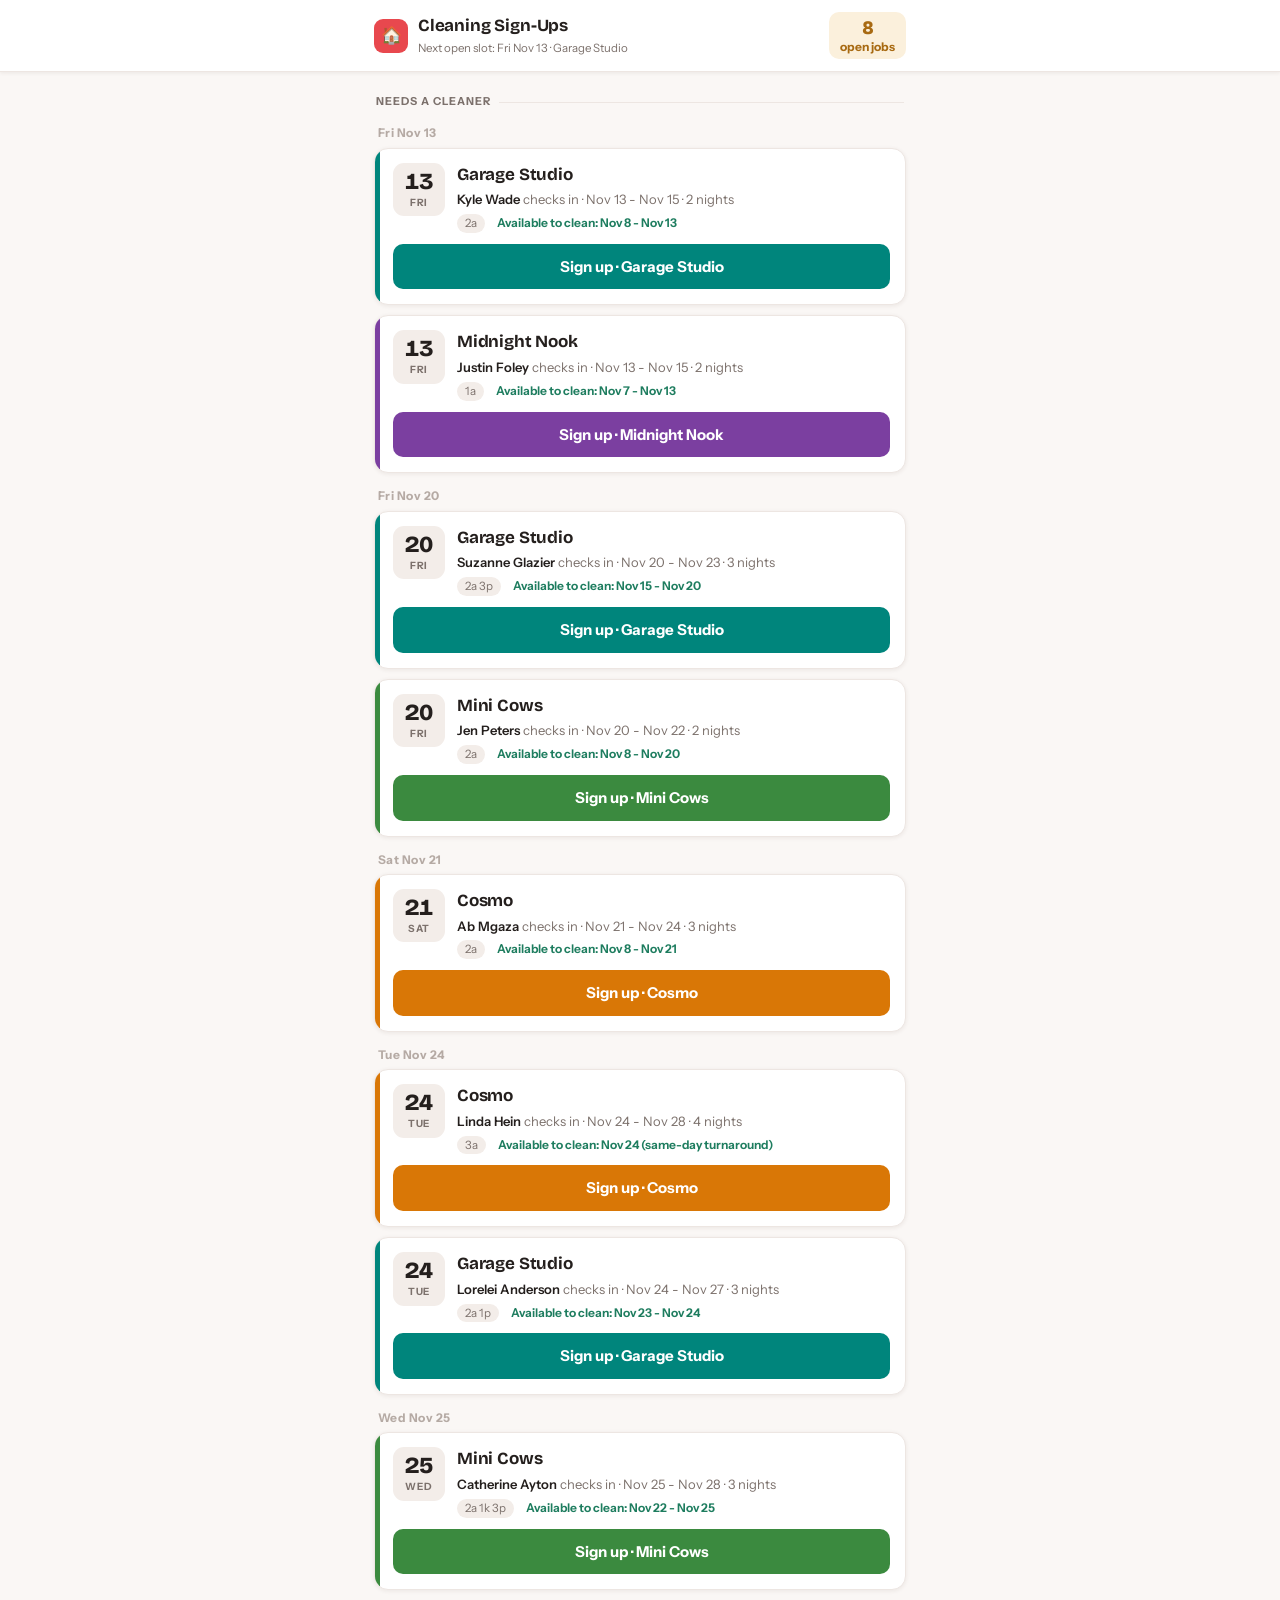
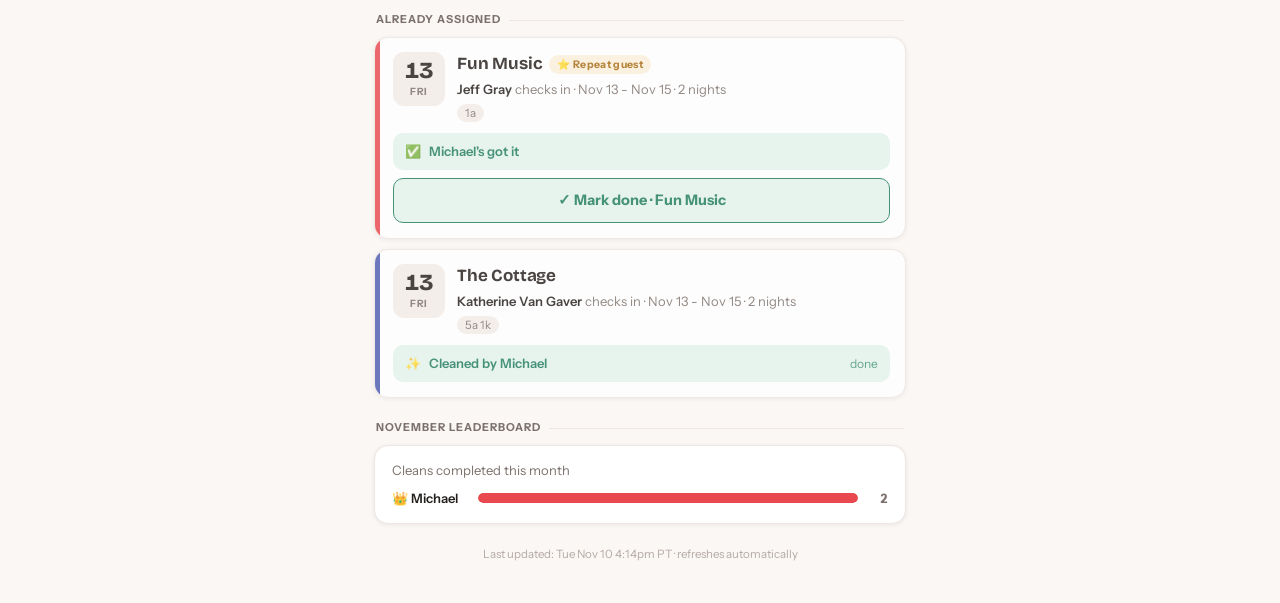
==== commit 22b6b854: "auto-refresh 2026-11-10 16:15" ====
--- a/index.html
+++ b/index.html
@@ -98,10 +98,10 @@
 <!-- EVENTS_DATA_START -->
 <script>
 window.CLEANING_DATA = {
-  generatedAt: "Tue Nov 10 12:15am PT",
+  generatedAt: "Tue Nov 10 4:14pm PT",
   todayISO: "2026-11-10",
-  events: [{"unit":"Fun Music","guest":"Jeff Gray","party":"1a","cleaner":"","confirmed":false,"repeat":true,"dateISO":"2026-11-13","stayRange":"Nov 13 - Nov 15","nights":2,"availRange":"Nov 8 - Nov 13","cleanFrom":"2026-11-08"},{"unit":"Garage Studio","guest":"Kyle Wade","party":"2a","cleaner":"","confirmed":false,"repeat":false,"dateISO":"2026-11-13","stayRange":"Nov 13 - Nov 15","nights":2,"availRange":"Nov 8 - Nov 13","cleanFrom":"2026-11-08"},{"unit":"Midnight Nook","guest":"Justin Foley","party":"1a","cleaner":"","confirmed":false,"repeat":false,"dateISO":"2026-11-13","stayRange":"Nov 13 - Nov 15","nights":2,"availRange":"Nov 7 - Nov 13","cleanFrom":"2026-11-07"},{"unit":"The Cottage","guest":"Katherine Van Gaver","party":"5a 1k","cleaner":"Michael","confirmed":false,"repeat":false,"dateISO":"2026-11-13","stayRange":"Nov 13 - Nov 15","nights":2,"availRange":"","cleanFrom":"2026-11-08"},{"unit":"Garage Studio","guest":"Suzanne Glazier","party":"2a 3p","cleaner":"","confirmed":false,"repeat":false,"dateISO":"2026-11-20","stayRange":"Nov 20 - Nov 23","nights":3,"availRange":"Nov 15 - Nov 20","cleanFrom":"2026-11-15"},{"unit":"Mini Cows","guest":"Jen Peters","party":"2a","cleaner":"","confirmed":false,"repeat":false,"dateISO":"2026-11-20","stayRange":"Nov 20 - Nov 22","nights":2,"availRange":"Nov 8 - Nov 20","cleanFrom":"2026-11-08"},{"unit":"Cosmo","guest":"Ab Mgaza","party":"2a","cleaner":"","confirmed":false,"repeat":false,"dateISO":"2026-11-21","stayRange":"Nov 21 - Nov 24","nights":3,"availRange":"Nov 8 - Nov 21","cleanFrom":"2026-11-08"},{"unit":"Cosmo","guest":"Linda Hein","party":"3a","cleaner":"","confirmed":false,"repeat":false,"dateISO":"2026-11-24","stayRange":"Nov 24 - Nov 28","nights":4,"availRange":"Nov 24 (same-day turnaround)","cleanFrom":"2026-11-24"},{"unit":"Garage Studio","guest":"Lorelei Anderson","party":"2a 1p","cleaner":"","confirmed":false,"repeat":false,"dateISO":"2026-11-24","stayRange":"Nov 24 - Nov 27","nights":3,"availRange":"Nov 23 - Nov 24","cleanFrom":"2026-11-23"},{"unit":"Mini Cows","guest":"Catherine Ayton","party":"2a 1k 3p","cleaner":"","confirmed":false,"repeat":false,"dateISO":"2026-11-25","stayRange":"Nov 25 - Nov 28","nights":3,"availRange":"Nov 22 - Nov 25","cleanFrom":"2026-11-22"}],
-  board: [{"name":"Michael","n":1}],
+  events: [{"unit":"Fun Music","guest":"Jeff Gray","party":"1a","cleaner":"Michael","confirmed":false,"repeat":true,"dateISO":"2026-11-13","stayRange":"Nov 13 - Nov 15","nights":2,"availRange":"","cleanFrom":"2026-11-08"},{"unit":"Garage Studio","guest":"Kyle Wade","party":"2a","cleaner":"","confirmed":false,"repeat":false,"dateISO":"2026-11-13","stayRange":"Nov 13 - Nov 15","nights":2,"availRange":"Nov 8 - Nov 13","cleanFrom":"2026-11-08"},{"unit":"Midnight Nook","guest":"Justin Foley","party":"1a","cleaner":"","confirmed":false,"repeat":false,"dateISO":"2026-11-13","stayRange":"Nov 13 - Nov 15","nights":2,"availRange":"Nov 7 - Nov 13","cleanFrom":"2026-11-07"},{"unit":"The Cottage","guest":"Katherine Van Gaver","party":"5a 1k","cleaner":"Michael","confirmed":true,"repeat":false,"dateISO":"2026-11-13","stayRange":"Nov 13 - Nov 15","nights":2,"availRange":"","cleanFrom":"2026-11-08"},{"unit":"Garage Studio","guest":"Suzanne Glazier","party":"2a 3p","cleaner":"","confirmed":false,"repeat":false,"dateISO":"2026-11-20","stayRange":"Nov 20 - Nov 23","nights":3,"availRange":"Nov 15 - Nov 20","cleanFrom":"2026-11-15"},{"unit":"Mini Cows","guest":"Jen Peters","party":"2a","cleaner":"","confirmed":false,"repeat":false,"dateISO":"2026-11-20","stayRange":"Nov 20 - Nov 22","nights":2,"availRange":"Nov 8 - Nov 20","cleanFrom":"2026-11-08"},{"unit":"Cosmo","guest":"Ab Mgaza","party":"2a","cleaner":"","confirmed":false,"repeat":false,"dateISO":"2026-11-21","stayRange":"Nov 21 - Nov 24","nights":3,"availRange":"Nov 8 - Nov 21","cleanFrom":"2026-11-08"},{"unit":"Cosmo","guest":"Linda Hein","party":"3a","cleaner":"","confirmed":false,"repeat":false,"dateISO":"2026-11-24","stayRange":"Nov 24 - Nov 28","nights":4,"availRange":"Nov 24 (same-day turnaround)","cleanFrom":"2026-11-24"},{"unit":"Garage Studio","guest":"Lorelei Anderson","party":"2a 1p","cleaner":"","confirmed":false,"repeat":false,"dateISO":"2026-11-24","stayRange":"Nov 24 - Nov 27","nights":3,"availRange":"Nov 23 - Nov 24","cleanFrom":"2026-11-23"},{"unit":"Mini Cows","guest":"Catherine Ayton","party":"2a 1k 3p","cleaner":"","confirmed":false,"repeat":false,"dateISO":"2026-11-25","stayRange":"Nov 25 - Nov 28","nights":3,"availRange":"Nov 22 - Nov 25","cleanFrom":"2026-11-22"}],
+  board: [{"name":"Michael","n":2}],
   dirty: []
 };
 </script>
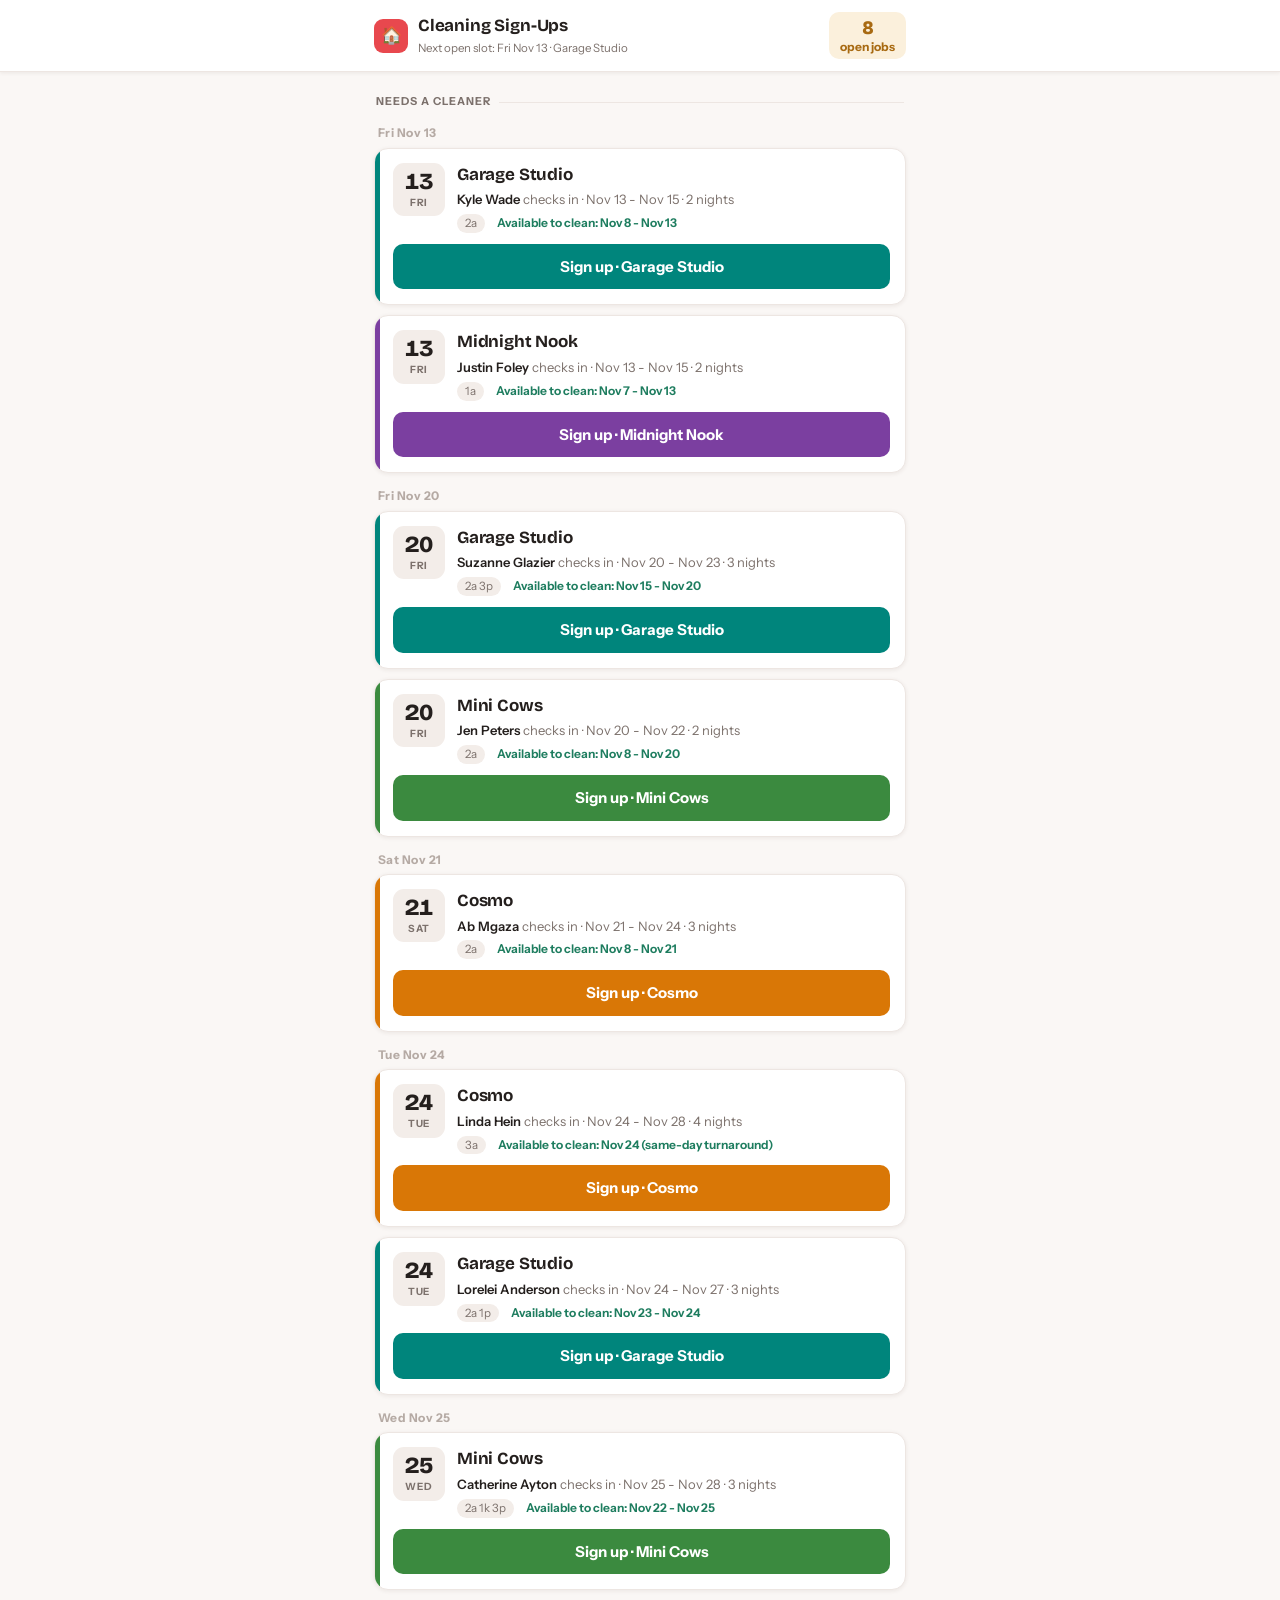
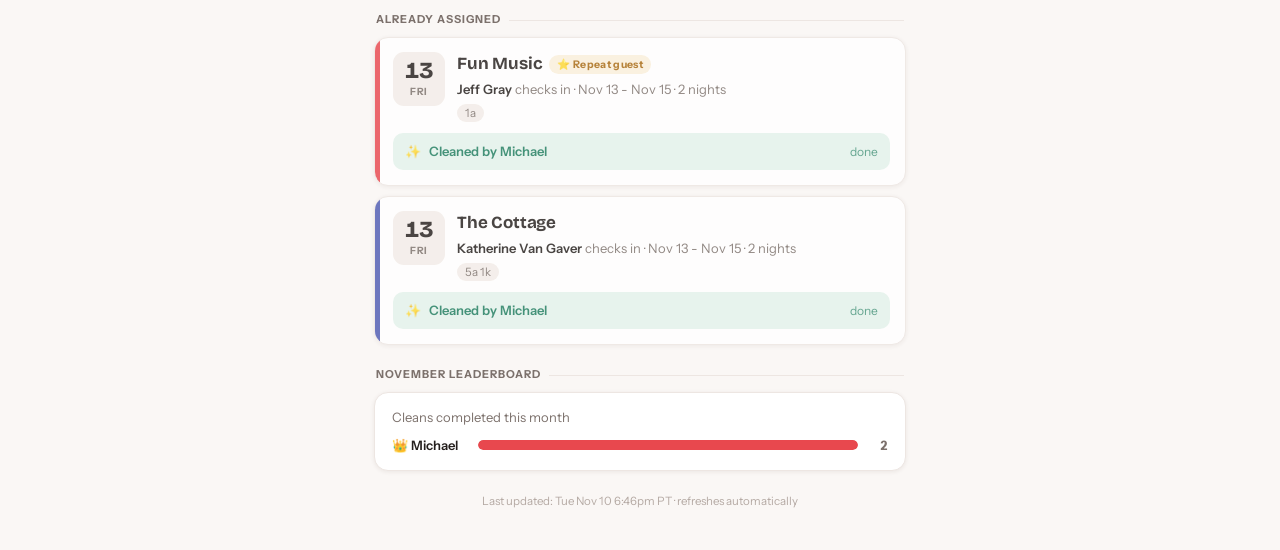
==== commit ab1d89b7: "auto-refresh 2026-11-10 18:45" ====
--- a/index.html
+++ b/index.html
@@ -98,9 +98,9 @@
 <!-- EVENTS_DATA_START -->
 <script>
 window.CLEANING_DATA = {
-  generatedAt: "Tue Nov 10 4:14pm PT",
+  generatedAt: "Tue Nov 10 6:46pm PT",
   todayISO: "2026-11-10",
-  events: [{"unit":"Fun Music","guest":"Jeff Gray","party":"1a","cleaner":"Michael","confirmed":false,"repeat":true,"dateISO":"2026-11-13","stayRange":"Nov 13 - Nov 15","nights":2,"availRange":"","cleanFrom":"2026-11-08"},{"unit":"Garage Studio","guest":"Kyle Wade","party":"2a","cleaner":"","confirmed":false,"repeat":false,"dateISO":"2026-11-13","stayRange":"Nov 13 - Nov 15","nights":2,"availRange":"Nov 8 - Nov 13","cleanFrom":"2026-11-08"},{"unit":"Midnight Nook","guest":"Justin Foley","party":"1a","cleaner":"","confirmed":false,"repeat":false,"dateISO":"2026-11-13","stayRange":"Nov 13 - Nov 15","nights":2,"availRange":"Nov 7 - Nov 13","cleanFrom":"2026-11-07"},{"unit":"The Cottage","guest":"Katherine Van Gaver","party":"5a 1k","cleaner":"Michael","confirmed":true,"repeat":false,"dateISO":"2026-11-13","stayRange":"Nov 13 - Nov 15","nights":2,"availRange":"","cleanFrom":"2026-11-08"},{"unit":"Garage Studio","guest":"Suzanne Glazier","party":"2a 3p","cleaner":"","confirmed":false,"repeat":false,"dateISO":"2026-11-20","stayRange":"Nov 20 - Nov 23","nights":3,"availRange":"Nov 15 - Nov 20","cleanFrom":"2026-11-15"},{"unit":"Mini Cows","guest":"Jen Peters","party":"2a","cleaner":"","confirmed":false,"repeat":false,"dateISO":"2026-11-20","stayRange":"Nov 20 - Nov 22","nights":2,"availRange":"Nov 8 - Nov 20","cleanFrom":"2026-11-08"},{"unit":"Cosmo","guest":"Ab Mgaza","party":"2a","cleaner":"","confirmed":false,"repeat":false,"dateISO":"2026-11-21","stayRange":"Nov 21 - Nov 24","nights":3,"availRange":"Nov 8 - Nov 21","cleanFrom":"2026-11-08"},{"unit":"Cosmo","guest":"Linda Hein","party":"3a","cleaner":"","confirmed":false,"repeat":false,"dateISO":"2026-11-24","stayRange":"Nov 24 - Nov 28","nights":4,"availRange":"Nov 24 (same-day turnaround)","cleanFrom":"2026-11-24"},{"unit":"Garage Studio","guest":"Lorelei Anderson","party":"2a 1p","cleaner":"","confirmed":false,"repeat":false,"dateISO":"2026-11-24","stayRange":"Nov 24 - Nov 27","nights":3,"availRange":"Nov 23 - Nov 24","cleanFrom":"2026-11-23"},{"unit":"Mini Cows","guest":"Catherine Ayton","party":"2a 1k 3p","cleaner":"","confirmed":false,"repeat":false,"dateISO":"2026-11-25","stayRange":"Nov 25 - Nov 28","nights":3,"availRange":"Nov 22 - Nov 25","cleanFrom":"2026-11-22"}],
+  events: [{"unit":"Fun Music","guest":"Jeff Gray","party":"1a","cleaner":"Michael","confirmed":true,"repeat":true,"dateISO":"2026-11-13","stayRange":"Nov 13 - Nov 15","nights":2,"availRange":"","cleanFrom":"2026-11-08"},{"unit":"Garage Studio","guest":"Kyle Wade","party":"2a","cleaner":"","confirmed":false,"repeat":false,"dateISO":"2026-11-13","stayRange":"Nov 13 - Nov 15","nights":2,"availRange":"Nov 8 - Nov 13","cleanFrom":"2026-11-08"},{"unit":"Midnight Nook","guest":"Justin Foley","party":"1a","cleaner":"","confirmed":false,"repeat":false,"dateISO":"2026-11-13","stayRange":"Nov 13 - Nov 15","nights":2,"availRange":"Nov 7 - Nov 13","cleanFrom":"2026-11-07"},{"unit":"The Cottage","guest":"Katherine Van Gaver","party":"5a 1k","cleaner":"Michael","confirmed":true,"repeat":false,"dateISO":"2026-11-13","stayRange":"Nov 13 - Nov 15","nights":2,"availRange":"","cleanFrom":"2026-11-08"},{"unit":"Garage Studio","guest":"Suzanne Glazier","party":"2a 3p","cleaner":"","confirmed":false,"repeat":false,"dateISO":"2026-11-20","stayRange":"Nov 20 - Nov 23","nights":3,"availRange":"Nov 15 - Nov 20","cleanFrom":"2026-11-15"},{"unit":"Mini Cows","guest":"Jen Peters","party":"2a","cleaner":"","confirmed":false,"repeat":false,"dateISO":"2026-11-20","stayRange":"Nov 20 - Nov 22","nights":2,"availRange":"Nov 8 - Nov 20","cleanFrom":"2026-11-08"},{"unit":"Cosmo","guest":"Ab Mgaza","party":"2a","cleaner":"","confirmed":false,"repeat":false,"dateISO":"2026-11-21","stayRange":"Nov 21 - Nov 24","nights":3,"availRange":"Nov 8 - Nov 21","cleanFrom":"2026-11-08"},{"unit":"Cosmo","guest":"Linda Hein","party":"3a","cleaner":"","confirmed":false,"repeat":false,"dateISO":"2026-11-24","stayRange":"Nov 24 - Nov 28","nights":4,"availRange":"Nov 24 (same-day turnaround)","cleanFrom":"2026-11-24"},{"unit":"Garage Studio","guest":"Lorelei Anderson","party":"2a 1p","cleaner":"","confirmed":false,"repeat":false,"dateISO":"2026-11-24","stayRange":"Nov 24 - Nov 27","nights":3,"availRange":"Nov 23 - Nov 24","cleanFrom":"2026-11-23"},{"unit":"Mini Cows","guest":"Catherine Ayton","party":"2a 1k 3p","cleaner":"","confirmed":false,"repeat":false,"dateISO":"2026-11-25","stayRange":"Nov 25 - Nov 28","nights":3,"availRange":"Nov 22 - Nov 25","cleanFrom":"2026-11-22"}],
   board: [{"name":"Michael","n":2}],
   dirty: []
 };
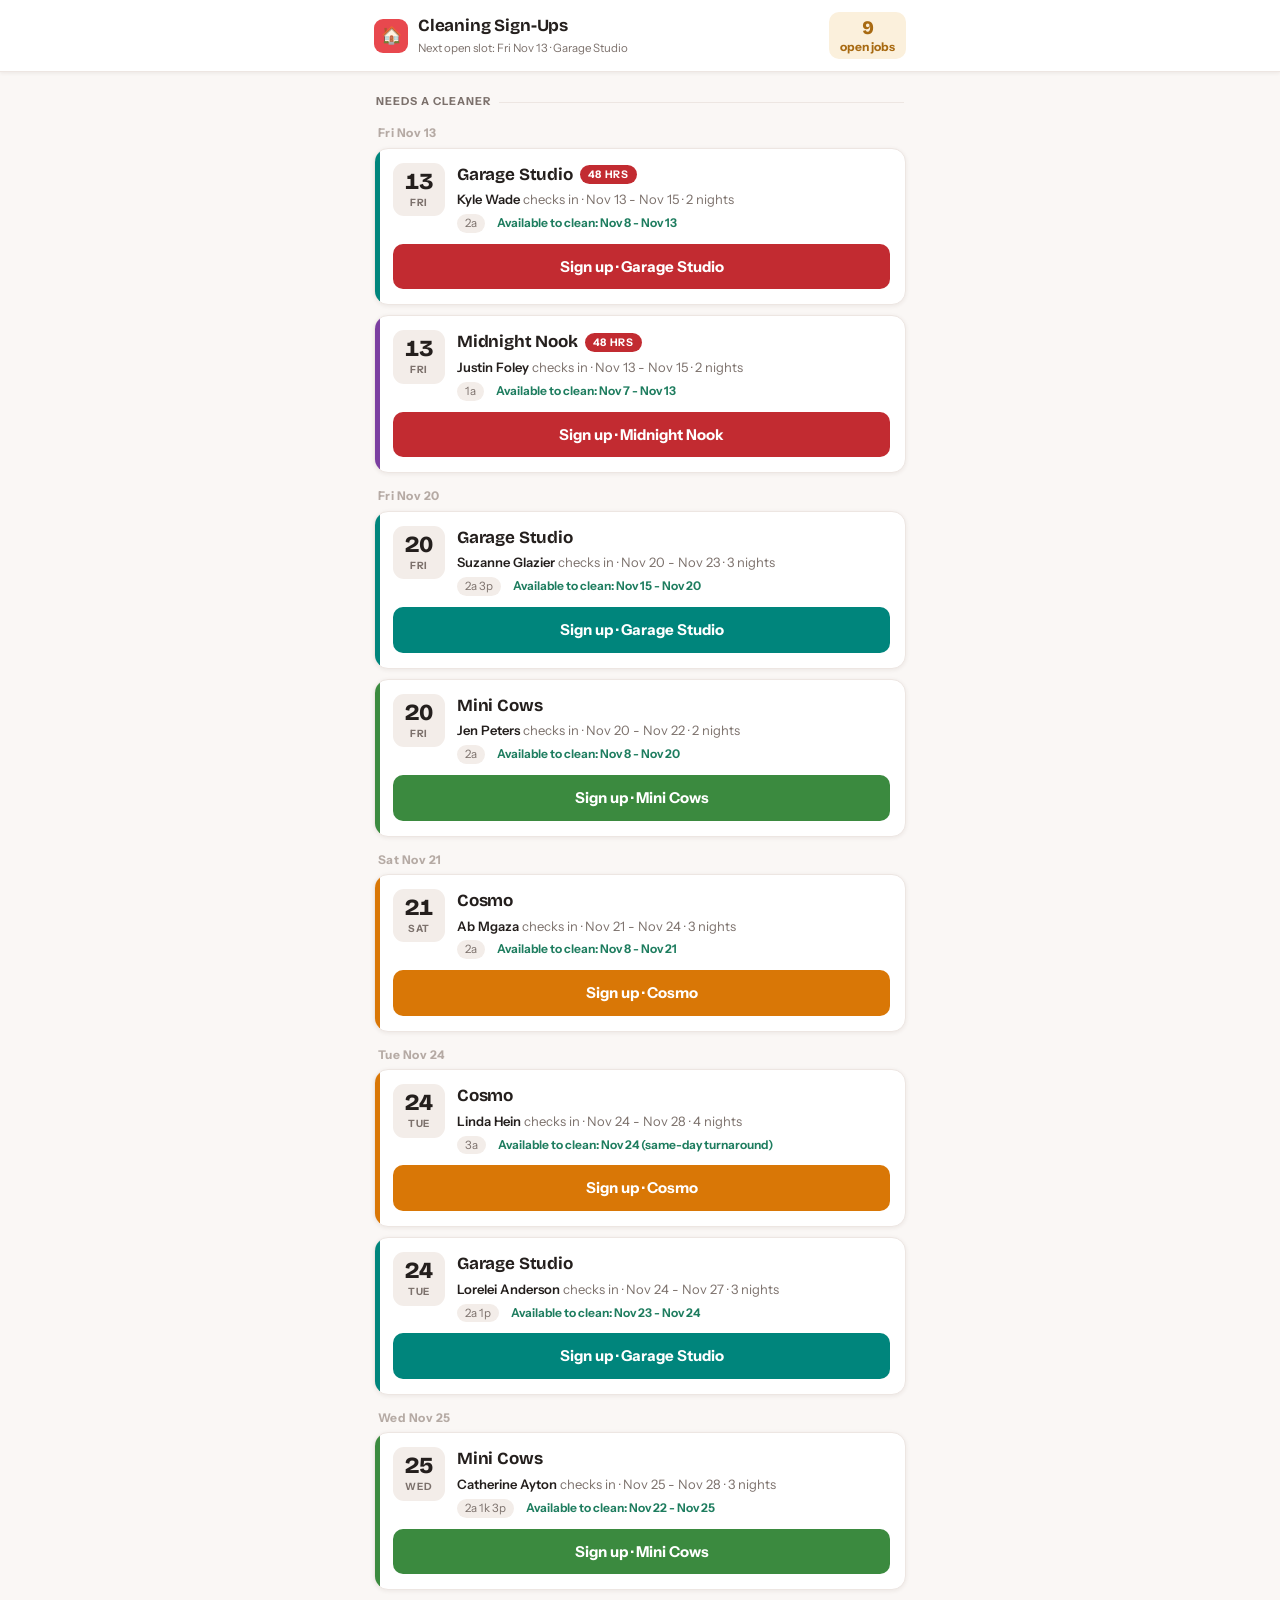
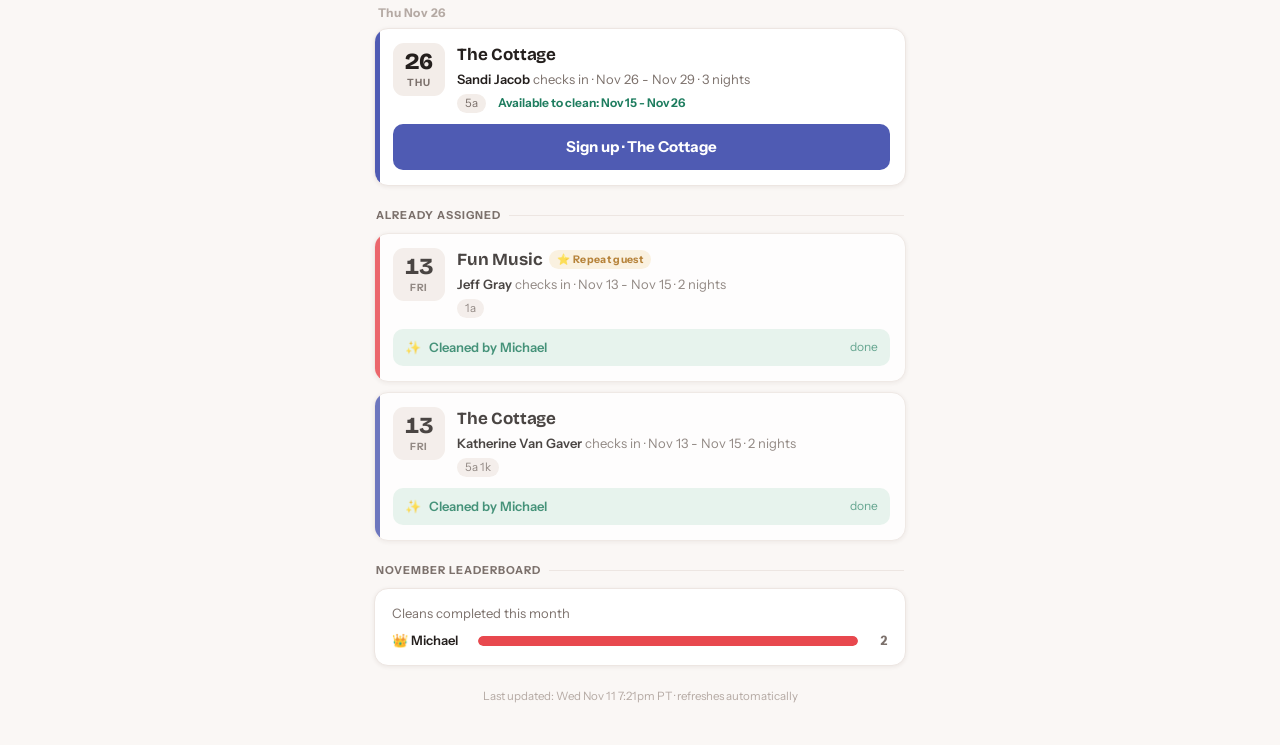
==== commit 819f86ea: "auto-refresh 2026-11-11 19:22" ====
--- a/index.html
+++ b/index.html
@@ -98,9 +98,9 @@
 <!-- EVENTS_DATA_START -->
 <script>
 window.CLEANING_DATA = {
-  generatedAt: "Tue Nov 10 6:46pm PT",
-  todayISO: "2026-11-10",
-  events: [{"unit":"Fun Music","guest":"Jeff Gray","party":"1a","cleaner":"Michael","confirmed":true,"repeat":true,"dateISO":"2026-11-13","stayRange":"Nov 13 - Nov 15","nights":2,"availRange":"","cleanFrom":"2026-11-08"},{"unit":"Garage Studio","guest":"Kyle Wade","party":"2a","cleaner":"","confirmed":false,"repeat":false,"dateISO":"2026-11-13","stayRange":"Nov 13 - Nov 15","nights":2,"availRange":"Nov 8 - Nov 13","cleanFrom":"2026-11-08"},{"unit":"Midnight Nook","guest":"Justin Foley","party":"1a","cleaner":"","confirmed":false,"repeat":false,"dateISO":"2026-11-13","stayRange":"Nov 13 - Nov 15","nights":2,"availRange":"Nov 7 - Nov 13","cleanFrom":"2026-11-07"},{"unit":"The Cottage","guest":"Katherine Van Gaver","party":"5a 1k","cleaner":"Michael","confirmed":true,"repeat":false,"dateISO":"2026-11-13","stayRange":"Nov 13 - Nov 15","nights":2,"availRange":"","cleanFrom":"2026-11-08"},{"unit":"Garage Studio","guest":"Suzanne Glazier","party":"2a 3p","cleaner":"","confirmed":false,"repeat":false,"dateISO":"2026-11-20","stayRange":"Nov 20 - Nov 23","nights":3,"availRange":"Nov 15 - Nov 20","cleanFrom":"2026-11-15"},{"unit":"Mini Cows","guest":"Jen Peters","party":"2a","cleaner":"","confirmed":false,"repeat":false,"dateISO":"2026-11-20","stayRange":"Nov 20 - Nov 22","nights":2,"availRange":"Nov 8 - Nov 20","cleanFrom":"2026-11-08"},{"unit":"Cosmo","guest":"Ab Mgaza","party":"2a","cleaner":"","confirmed":false,"repeat":false,"dateISO":"2026-11-21","stayRange":"Nov 21 - Nov 24","nights":3,"availRange":"Nov 8 - Nov 21","cleanFrom":"2026-11-08"},{"unit":"Cosmo","guest":"Linda Hein","party":"3a","cleaner":"","confirmed":false,"repeat":false,"dateISO":"2026-11-24","stayRange":"Nov 24 - Nov 28","nights":4,"availRange":"Nov 24 (same-day turnaround)","cleanFrom":"2026-11-24"},{"unit":"Garage Studio","guest":"Lorelei Anderson","party":"2a 1p","cleaner":"","confirmed":false,"repeat":false,"dateISO":"2026-11-24","stayRange":"Nov 24 - Nov 27","nights":3,"availRange":"Nov 23 - Nov 24","cleanFrom":"2026-11-23"},{"unit":"Mini Cows","guest":"Catherine Ayton","party":"2a 1k 3p","cleaner":"","confirmed":false,"repeat":false,"dateISO":"2026-11-25","stayRange":"Nov 25 - Nov 28","nights":3,"availRange":"Nov 22 - Nov 25","cleanFrom":"2026-11-22"}],
+  generatedAt: "Wed Nov 11 7:21pm PT",
+  todayISO: "2026-11-11",
+  events: [{"unit":"Fun Music","guest":"Jeff Gray","party":"1a","cleaner":"Michael","confirmed":true,"repeat":true,"dateISO":"2026-11-13","stayRange":"Nov 13 - Nov 15","nights":2,"availRange":"","cleanFrom":"2026-11-08"},{"unit":"Garage Studio","guest":"Kyle Wade","party":"2a","cleaner":"","confirmed":false,"repeat":false,"dateISO":"2026-11-13","stayRange":"Nov 13 - Nov 15","nights":2,"availRange":"Nov 8 - Nov 13","cleanFrom":"2026-11-08"},{"unit":"Midnight Nook","guest":"Justin Foley","party":"1a","cleaner":"","confirmed":false,"repeat":false,"dateISO":"2026-11-13","stayRange":"Nov 13 - Nov 15","nights":2,"availRange":"Nov 7 - Nov 13","cleanFrom":"2026-11-07"},{"unit":"The Cottage","guest":"Katherine Van Gaver","party":"5a 1k","cleaner":"Michael","confirmed":true,"repeat":false,"dateISO":"2026-11-13","stayRange":"Nov 13 - Nov 15","nights":2,"availRange":"","cleanFrom":"2026-11-08"},{"unit":"Garage Studio","guest":"Suzanne Glazier","party":"2a 3p","cleaner":"","confirmed":false,"repeat":false,"dateISO":"2026-11-20","stayRange":"Nov 20 - Nov 23","nights":3,"availRange":"Nov 15 - Nov 20","cleanFrom":"2026-11-15"},{"unit":"Mini Cows","guest":"Jen Peters","party":"2a","cleaner":"","confirmed":false,"repeat":false,"dateISO":"2026-11-20","stayRange":"Nov 20 - Nov 22","nights":2,"availRange":"Nov 8 - Nov 20","cleanFrom":"2026-11-08"},{"unit":"Cosmo","guest":"Ab Mgaza","party":"2a","cleaner":"","confirmed":false,"repeat":false,"dateISO":"2026-11-21","stayRange":"Nov 21 - Nov 24","nights":3,"availRange":"Nov 8 - Nov 21","cleanFrom":"2026-11-08"},{"unit":"Cosmo","guest":"Linda Hein","party":"3a","cleaner":"","confirmed":false,"repeat":false,"dateISO":"2026-11-24","stayRange":"Nov 24 - Nov 28","nights":4,"availRange":"Nov 24 (same-day turnaround)","cleanFrom":"2026-11-24"},{"unit":"Garage Studio","guest":"Lorelei Anderson","party":"2a 1p","cleaner":"","confirmed":false,"repeat":false,"dateISO":"2026-11-24","stayRange":"Nov 24 - Nov 27","nights":3,"availRange":"Nov 23 - Nov 24","cleanFrom":"2026-11-23"},{"unit":"Mini Cows","guest":"Catherine Ayton","party":"2a 1k 3p","cleaner":"","confirmed":false,"repeat":false,"dateISO":"2026-11-25","stayRange":"Nov 25 - Nov 28","nights":3,"availRange":"Nov 22 - Nov 25","cleanFrom":"2026-11-22"},{"unit":"The Cottage","guest":"Sandi Jacob","party":"5a","cleaner":"","confirmed":false,"repeat":false,"dateISO":"2026-11-26","stayRange":"Nov 26 - Nov 29","nights":3,"availRange":"Nov 15 - Nov 26","cleanFrom":"2026-11-15"}],
   board: [{"name":"Michael","n":2}],
   dirty: []
 };
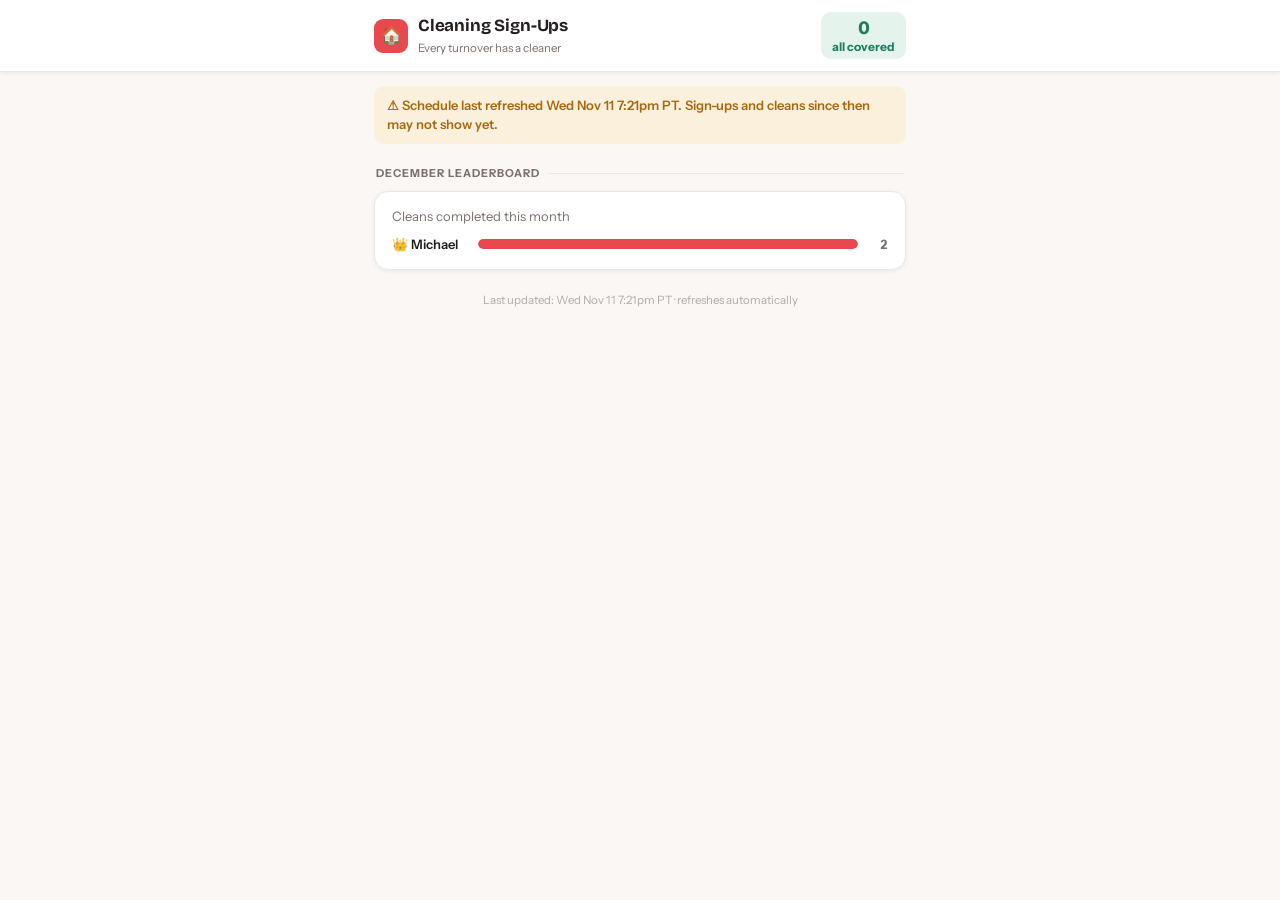
==== commit ea51e943: "Show real Pacific date and a stale-data notice when the refresh job misses a run The page baked in t" ====
--- a/index.html
+++ b/index.html
@@ -78,6 +78,7 @@
 .board-bar { height: 100%; border-radius: 99px; background: var(--accent); }
 .board-n { width: 20px; text-align: right; font-size: 13px; font-weight: 700; font-variant-numeric: tabular-nums; color: var(--muted); }
 .empty { text-align: center; padding: 48px 20px; color: var(--muted); font-size: 15px; }
+.stale { margin-top: 14px; background: var(--warn-bg); color: var(--warn); border-radius: 10px; padding: 10px 13px; font-size: 13px; font-weight: 600; }
 .updated { text-align: center; font-size: 11.5px; color: var(--faint); margin-top: 22px; }
 </style>
 </head>
@@ -200,10 +201,25 @@
   return h;
 }
 
+// The schedule is baked in by a refresh job. If that job misses a run, don't keep
+// showing an old day as "Today": use the real Pacific date and say the data is old.
+function pacificNow() {
+  try {
+    var p = {};
+    new Intl.DateTimeFormat('en-US', { timeZone: 'America/Los_Angeles', year: 'numeric', month: '2-digit', day: '2-digit', hour: '2-digit', hourCycle: 'h23' })
+      .formatToParts(new Date()).forEach(function (x) { p[x.type] = x.value; });
+    return { iso: p.year + '-' + p.month + '-' + p.day, hour: parseInt(p.hour, 10) };
+  } catch (err) { return null; }
+}
+
 function sectionHead(label) { return '<div class="section-head">' + label + ' <span class="rule"></span></div>'; }
 
 function render() {
   var D = window.CLEANING_DATA;
+  var now = pacificNow();
+  // Allow an hour after midnight for the nightly refresh before calling it stale.
+  var stale = !!now && /^\d{4}-\d\d-\d\d$/.test(D.todayISO) && now.iso > D.todayISO && (now.hour >= 1 || now.iso > addDays(D.todayISO, 1));
+  if (stale) D.todayISO = now.iso;
   var todayISO = D.todayISO;
   var events = (D.events || []).slice().sort(function (a, b) { return a.dateISO < b.dateISO ? -1 : a.dateISO > b.dateISO ? 1 : 0; });
   var today = events.filter(function (e) { return e.dateISO === todayISO; });
@@ -232,6 +248,7 @@
   document.getElementById('subtitle').innerHTML = sub;
 
   var html = '';
+  if (stale) html += '<div class="stale" role="status">&#9888; Schedule last refreshed ' + esc(D.generatedAt) + '. Sign-ups and cleans since then may not show yet.</div>';
   if (!events.length && !dirty.length) {
     html = '<div class="empty">No check-ins in the next two weeks. Check back soon!</div>';
   } else {
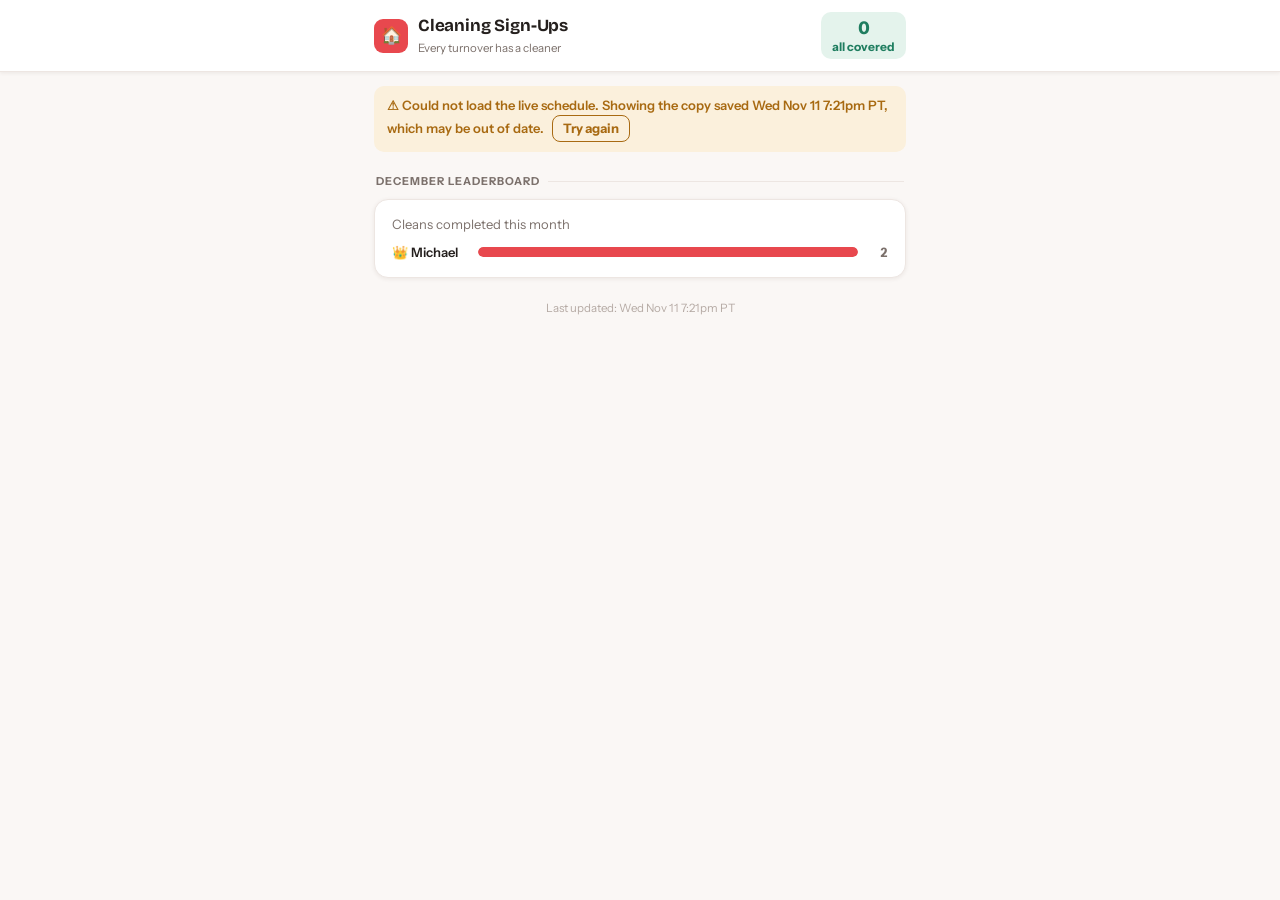
==== commit 88653ca7: "Load the schedule live from the Mark done web app, with the baked copy as fallback The page asks the" ====
--- a/index.html
+++ b/index.html
@@ -79,6 +79,8 @@
 .board-n { width: 20px; text-align: right; font-size: 13px; font-weight: 700; font-variant-numeric: tabular-nums; color: var(--muted); }
 .empty { text-align: center; padding: 48px 20px; color: var(--muted); font-size: 15px; }
 .stale { margin-top: 14px; background: var(--warn-bg); color: var(--warn); border-radius: 10px; padding: 10px 13px; font-size: 13px; font-weight: 600; }
+.retry { margin-left: 8px; font: inherit; font-weight: 700; color: var(--warn); background: none; border: 1.5px solid var(--warn); border-radius: 8px; padding: 3px 10px; cursor: pointer; }
+.retry:focus-visible { outline: 3px solid var(--accent); outline-offset: 2px; }
 .updated { text-align: center; font-size: 11.5px; color: var(--faint); margin-top: 22px; }
 </style>
 </head>
@@ -248,7 +250,8 @@
   document.getElementById('subtitle').innerHTML = sub;
 
   var html = '';
-  if (stale) html += '<div class="stale" role="status">&#9888; Schedule last refreshed ' + esc(D.generatedAt) + '. Sign-ups and cleans since then may not show yet.</div>';
+  if (liveState === 'failed') html += '<div class="stale" role="status">&#9888; Could not load the live schedule. Showing the copy saved ' + esc(D.generatedAt) + ', which may be out of date.<button class="retry" type="button" onclick="loadLive()">Try again</button></div>';
+  else if (stale && liveState !== 'loading') html += '<div class="stale" role="status">&#9888; Schedule last refreshed ' + esc(D.generatedAt) + '. Sign-ups and cleans since then may not show yet.</div>';
   if (!events.length && !dirty.length) {
     html = '<div class="empty">No check-ins in the next two weeks. Check back soon!</div>';
   } else {
@@ -289,10 +292,49 @@
     });
     html += '</div>';
   }
-  html += '<p class="updated">Last updated: ' + esc(D.generatedAt) + ' &middot; refreshes automatically</p>';
+  if (D.live) html += '<p class="updated">Live schedule &middot; loaded ' + esc(D.generatedAt) + '</p>';
+  else if (liveState === 'loading') html += '<p class="updated">Saved copy from ' + esc(D.generatedAt) + ' &middot; checking for the latest&hellip;</p>';
+  else html += '<p class="updated">Last updated: ' + esc(D.generatedAt) + '</p>';
   document.getElementById('content').innerHTML = html;
 }
+
+// The schedule is loaded live from the Mark done web app each time the page opens,
+// so sign-ups show within about a minute. The data baked into this file is only the
+// fallback for when that request fails.
+var LIVE_TIMEOUT_MS = 12000;
+var liveState = '';      // '' | 'loading' | 'ok' | 'failed'
+var liveLoadedAt = 0;
+function loadLive() {
+  if (liveState === 'loading' || DONE_URL.indexOf('https://') !== 0) return;
+  var finished = false, tag = document.createElement('script');
+  var timer = setTimeout(function () { finish(false); }, LIVE_TIMEOUT_MS);
+  function finish(ok) {
+    if (finished) return;
+    finished = true;
+    clearTimeout(timer);
+    if (tag.parentNode) tag.parentNode.removeChild(tag);
+    liveState = ok ? 'ok' : 'failed';
+    if (ok) liveLoadedAt = Date.now();
+    render();
+  }
+  window.__cleaningLive = function (d) {
+    if (finished) return;
+    var good = d && !d.error && d.events && typeof d.events.length === 'number' && /^\d{4}-\d\d-\d\d$/.test(d.todayISO || '');
+    if (good) window.CLEANING_DATA = d;
+    finish(!!good);
+  };
+  tag.onerror = function () { finish(false); };
+  tag.src = DONE_URL + '?data=1&callback=__cleaningLive&t=' + Date.now();
+  liveState = 'loading';
+  render();
+  document.head.appendChild(tag);
+}
+// Cleaners leave this tab open: refresh when they come back to it.
+document.addEventListener('visibilitychange', function () {
+  if (!document.hidden && Date.now() - liveLoadedAt > 60000) loadLive();
+});
 render();
+loadLive();
 </script>
 </body>
 </html>
